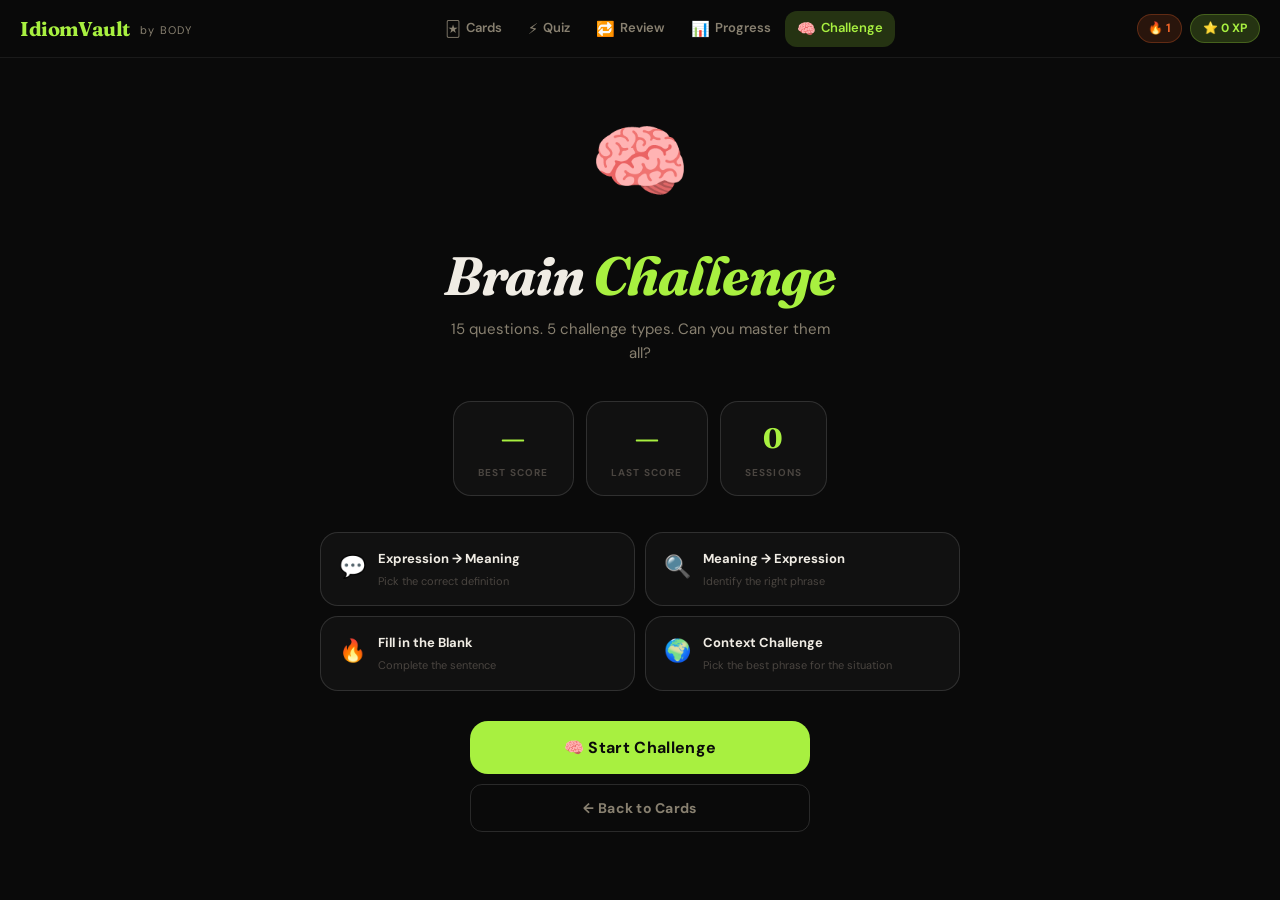
==== challenge.html @ c34b8460 "Add files via upload" ====
<!DOCTYPE html>
<html lang="en">
<head>
<meta charset="UTF-8">
<meta name="viewport" content="width=device-width, initial-scale=1.0">
<title>IdiomVault — Brain Challenge</title>
<link rel="stylesheet" href="style.css">
<style>
/* ═══════════════════════════════════════════════════════════════
   CHALLENGE MODE — Extra styles layered on top of style.css
═══════════════════════════════════════════════════════════════ */

/* ── START SCREEN ─────────────────────────────────────────── */
.ch-start {
  text-align: center;
  padding: 40px 0 60px;
}
.ch-start-icon {
  font-size: 80px;
  margin-bottom: 20px;
  animation: floatIcon 3s ease-in-out infinite;
}
@keyframes floatIcon {
  0%,100% { transform: translateY(0); }
  50%      { transform: translateY(-10px); }
}
.ch-start-title {
  font-family: var(--font-display);
  font-size: clamp(32px, 7vw, 54px);
  font-weight: 700;
  font-style: italic;
  letter-spacing: -0.02em;
  line-height: 1.1;
  margin-bottom: 12px;
}
.ch-start-title em { color: var(--accent); }
.ch-start-sub {
  font-size: 15px;
  color: var(--tx-2);
  margin-bottom: 36px;
  max-width: 400px;
  margin-left: auto;
  margin-right: auto;
}

/* Scores strip on start screen */
.ch-scores {
  display: flex;
  gap: 12px;
  justify-content: center;
  margin-bottom: 36px;
  flex-wrap: wrap;
}
.ch-score-pill {
  background: var(--bg-card);
  border: 1px solid var(--border-md);
  border-radius: var(--r-lg);
  padding: 14px 24px;
  text-align: center;
}
.ch-score-pill-val {
  font-family: var(--font-display);
  font-size: 28px;
  font-weight: 700;
  color: var(--accent);
}
.ch-score-pill-lbl {
  font-size: 10px;
  font-weight: 700;
  letter-spacing: 0.12em;
  text-transform: uppercase;
  color: var(--tx-3);
  margin-top: 4px;
}

/* Mode pills on start screen */
.ch-modes {
  display: grid;
  grid-template-columns: 1fr 1fr;
  gap: 10px;
  margin-bottom: 30px;
  text-align: left;
}
.ch-mode-card {
  background: var(--bg-card);
  border: 1px solid var(--border-md);
  border-radius: var(--r-lg);
  padding: 16px 18px;
  display: flex;
  gap: 12px;
  align-items: flex-start;
}
.ch-mode-icon { font-size: 22px; flex-shrink: 0; }
.ch-mode-name { font-size: 13px; font-weight: 700; margin-bottom: 3px; }
.ch-mode-desc { font-size: 11px; color: var(--tx-3); line-height: 1.5; }

/* ── CHALLENGE HEADER (during session) ────────────────────── */
.ch-header {
  display: grid;
  grid-template-columns: 1fr auto 1fr;
  align-items: center;
  gap: 12px;
  margin-bottom: 20px;
  padding: 14px 18px;
  background: var(--bg-card);
  border: 1px solid var(--border-md);
  border-radius: var(--r-lg);
}
.ch-hdr-stat { text-align: center; }
.ch-hdr-stat-val {
  font-family: var(--font-display);
  font-size: 22px;
  font-weight: 700;
  color: var(--accent);
  line-height: 1;
}
.ch-hdr-stat-lbl {
  font-size: 10px;
  font-weight: 700;
  letter-spacing: 0.1em;
  text-transform: uppercase;
  color: var(--tx-3);
  margin-top: 3px;
}
.ch-hdr-center { text-align: center; }
.ch-q-counter {
  font-size: 12px;
  color: var(--tx-2);
  font-weight: 600;
}
.ch-timer {
  font-family: var(--font-display);
  font-size: 28px;
  font-weight: 700;
  color: var(--tx);
  transition: color 0.3s;
}
.ch-timer.urgent { color: var(--wrong); animation: timerPulse 0.5s ease infinite alternate; }
@keyframes timerPulse { from { opacity: 1; } to { opacity: 0.5; } }

/* ── QUESTION TYPE BADGE ──────────────────────────────────── */
.ch-q-type {
  display: inline-flex;
  align-items: center;
  gap: 6px;
  font-size: 10px;
  font-weight: 700;
  letter-spacing: 0.12em;
  text-transform: uppercase;
  padding: 4px 12px;
  border-radius: 999px;
  border: 1px solid var(--border-md);
  color: var(--tx-3);
  margin-bottom: 14px;
}

/* ── QUESTION CARD ────────────────────────────────────────── */
.ch-question-card {
  background: var(--bg-card);
  border: 1px solid var(--border-md);
  border-radius: var(--r-xl);
  overflow: hidden;
  margin-bottom: 18px;
  transition: border-color 0.2s;
}
.ch-q-bar { height: 4px; }
.ch-q-inner { padding: 28px 30px; }
.ch-q-label {
  font-size: 11px;
  font-weight: 700;
  letter-spacing: 0.14em;
  text-transform: uppercase;
  color: var(--tx-3);
  margin-bottom: 12px;
}
.ch-q-text {
  font-family: var(--font-display);
  font-size: clamp(20px, 4.5vw, 34px);
  font-weight: 700;
  font-style: italic;
  line-height: 1.25;
  color: var(--tx);
  letter-spacing: -0.01em;
}
.ch-q-text .blank {
  display: inline-block;
  border-bottom: 3px solid var(--accent);
  min-width: 120px;
  text-align: center;
  color: var(--accent);
  letter-spacing: 0.1em;
  font-style: normal;
  font-size: 0.8em;
  vertical-align: middle;
  padding: 0 8px;
}

/* Context situation box */
.ch-situation {
  background: var(--bg-card-2);
  border-left: 3px solid var(--warn);
  border-radius: 0 var(--r-sm) var(--r-sm) 0;
  padding: 14px 18px;
  margin-top: 12px;
  font-size: 15px;
  color: var(--tx);
  line-height: 1.6;
  font-style: italic;
}
.ch-situation::before {
  content: '📍 Situation: ';
  font-style: normal;
  font-weight: 700;
  color: var(--warn);
  font-size: 11px;
  letter-spacing: 0.1em;
  text-transform: uppercase;
  display: block;
  margin-bottom: 6px;
}

/* ── OPTIONS GRID ─────────────────────────────────────────── */
.ch-options {
  display: grid;
  grid-template-columns: 1fr 1fr;
  gap: 10px;
  margin-bottom: 16px;
}
.ch-opt {
  background: var(--bg-card);
  border: 1.5px solid var(--border-md);
  border-radius: var(--r-lg);
  padding: 16px;
  font-size: clamp(12px, 2.5vw, 14px);
  line-height: 1.45;
  color: var(--tx);
  font-weight: 500;
  text-align: left;
  transition: all 0.15s var(--ease);
  cursor: pointer;
  font-family: var(--font-body);
  position: relative;
  overflow: hidden;
}
.ch-opt::before {
  content: attr(data-letter);
  position: absolute;
  top: 8px;
  right: 10px;
  font-size: 10px;
  font-weight: 800;
  letter-spacing: 0.1em;
  color: var(--tx-3);
  transition: color 0.15s;
}
.ch-opt:hover:not(:disabled) {
  border-color: var(--accent);
  background: var(--accent-glow);
  color: var(--tx);
}
.ch-opt:hover:not(:disabled)::before { color: var(--accent); }
.ch-opt.correct {
  border-color: var(--correct) !important;
  background: var(--correct-dim) !important;
  color: var(--correct) !important;
}
.ch-opt.correct::before { color: var(--correct); }
.ch-opt.wrong {
  border-color: var(--wrong) !important;
  background: var(--wrong-dim) !important;
  color: var(--wrong) !important;
}
.ch-opt.wrong::before { color: var(--wrong); }
.ch-opt:disabled { cursor: default; }

/* ── FEEDBACK PANEL ───────────────────────────────────────── */
.ch-feedback {
  background: var(--bg-card-2);
  border-radius: var(--r-lg);
  padding: 18px 22px;
  margin-bottom: 16px;
  display: none;
  animation: fadeUp 0.25s var(--ease);
}
.ch-feedback.show { display: block; }
.ch-fb-result { font-size: 20px; font-weight: 800; margin-bottom: 6px; }
.ch-fb-result.ok  { color: var(--correct); }
.ch-fb-result.bad { color: var(--wrong); }
.ch-fb-answer { font-size: 14px; color: var(--tx-2); line-height: 1.55; }
.ch-fb-answer strong { color: var(--tx); }

/* Streak badge that appears inline */
.streak-burst {
  display: inline-flex;
  align-items: center;
  gap: 5px;
  background: rgba(240,100,40,0.2);
  border: 1px solid rgba(240,100,40,0.4);
  border-radius: 999px;
  padding: 3px 10px;
  font-size: 12px;
  font-weight: 700;
  color: #f06428;
  margin-left: 10px;
}

/* ── SPEED ROUND OVERLAY ──────────────────────────────────── */
.speed-banner {
  display: none;
  align-items: center;
  justify-content: center;
  gap: 14px;
  background: linear-gradient(135deg, rgba(240,168,64,0.18), rgba(240,100,40,0.12));
  border: 1px solid rgba(240,168,64,0.35);
  border-radius: var(--r-lg);
  padding: 16px 22px;
  margin-bottom: 16px;
  animation: fadeUp 0.3s var(--ease);
}
.speed-banner.active { display: flex; }
.speed-banner-icon { font-size: 28px; }
.speed-banner-text { font-weight: 700; font-size: 15px; color: var(--warn); }
.speed-countdown {
  font-family: var(--font-display);
  font-size: 32px;
  font-weight: 700;
  color: var(--warn);
  min-width: 48px;
  text-align: center;
  line-height: 1;
}
.speed-countdown.low { color: var(--wrong); animation: timerPulse 0.4s ease infinite alternate; }

/* ── ROUND INTRO OVERLAY ──────────────────────────────────── */
.ch-intro {
  position: fixed;
  inset: 0;
  z-index: 500;
  background: rgba(10,10,10,0.92);
  display: flex;
  align-items: center;
  justify-content: center;
  flex-direction: column;
  gap: 14px;
  animation: fadeIn 0.25s ease;
  display: none;
}
.ch-intro.show { display: flex; }
@keyframes fadeIn { from { opacity: 0; } to { opacity: 1; } }
.ch-intro-icon { font-size: 72px; animation: popIn 0.4s cubic-bezier(0.34,1.56,0.64,1); }
.ch-intro-title {
  font-family: var(--font-display);
  font-size: clamp(28px, 7vw, 52px);
  font-weight: 700;
  font-style: italic;
  color: var(--warn);
  letter-spacing: -0.02em;
}
.ch-intro-sub { font-size: 15px; color: var(--tx-2); }
.ch-intro-countdown {
  font-family: var(--font-display);
  font-size: 80px;
  font-weight: 700;
  color: var(--accent);
  animation: countScale 1s ease-in-out infinite;
}
@keyframes countScale {
  0%  { transform: scale(1.2); opacity: 0; }
  30% { transform: scale(1);   opacity: 1; }
  80% { transform: scale(1);   opacity: 1; }
  100%{ transform: scale(0.8); opacity: 0; }
}

/* ── END SCREEN ───────────────────────────────────────────── */
.ch-end {
  text-align: center;
  padding: 48px 20px 60px;
  display: none;
}
.ch-end.show { display: block; }
.ch-end-emoji { font-size: 80px; margin-bottom: 16px; animation: popIn 0.5s cubic-bezier(0.34,1.56,0.64,1); }
.ch-end-title {
  font-family: var(--font-display);
  font-size: clamp(30px, 7vw, 52px);
  font-weight: 700;
  font-style: italic;
  margin-bottom: 8px;
}
.ch-end-subtitle { font-size: 16px; color: var(--tx-2); margin-bottom: 32px; }
.ch-end-grid {
  display: grid;
  grid-template-columns: repeat(3,1fr);
  gap: 10px;
  margin-bottom: 32px;
}
.ch-end-stat {
  background: var(--bg-card);
  border: 1px solid var(--border-md);
  border-radius: var(--r-lg);
  padding: 16px 12px;
}
.ch-end-stat-val {
  font-family: var(--font-display);
  font-size: 28px;
  font-weight: 700;
  color: var(--accent);
}
.ch-end-stat-lbl {
  font-size: 10px;
  font-weight: 700;
  letter-spacing: 0.1em;
  text-transform: uppercase;
  color: var(--tx-3);
  margin-top: 4px;
}
.ch-end-best {
  display: inline-flex;
  align-items: center;
  gap: 8px;
  background: rgba(168,240,64,0.1);
  border: 1px solid rgba(168,240,64,0.25);
  border-radius: var(--r-md);
  padding: 10px 20px;
  font-size: 14px;
  color: var(--accent);
  font-weight: 600;
  margin-bottom: 28px;
}
.ch-end-btns {
  display: flex;
  flex-direction: column;
  gap: 10px;
  max-width: 340px;
  margin: 0 auto;
}

/* Score bar colours for final results */
.ch-result-bar {
  height: 8px;
  background: var(--border-md);
  border-radius: 999px;
  overflow: hidden;
  margin: 14px 0;
}
.ch-result-fill {
  height: 100%;
  border-radius: 999px;
  transition: width 1.2s cubic-bezier(0.4,0,0.2,1);
}

/* ── NEXT BTN ─────────────────────────────────────────────── */
#nextBtn {
  display: none;
  margin-bottom: 32px;
}

/* ── QUESTION AREA WRAPPER ────────────────────────────────── */
#challengeArea { display: none; }

/* ── MOBILE ────────────────────────────────────────────────── */
@media (max-width: 520px) {
  .ch-options { grid-template-columns: 1fr; }
  .ch-modes { grid-template-columns: 1fr; }
  .ch-end-grid { grid-template-columns: repeat(3,1fr); gap: 6px; }
  .ch-end-stat-val { font-size: 22px; }
  .ch-header { padding: 12px 14px; }
  .ch-q-inner { padding: 20px; }
  .speed-banner { flex-wrap: wrap; gap: 8px; }
}
</style>
</head>
<body>

<!-- ═══ NAVIGATION ═══ -->
<nav class="nav">
  <div class="nav-logo">IdiomVault <span>by BODY</span></div>
  <div class="nav-links">
    <a href="index.html"    class="nav-link"><span class="nl-icon">🃏</span><span class="nl-text">Cards</span></a>
    <a href="quiz.html"     class="nav-link"><span class="nl-icon">⚡</span><span class="nl-text">Quiz</span></a>
    <a href="review.html"   class="nav-link"><span class="nl-icon">🔁</span><span class="nl-text">Review</span></a>
    <a href="progress.html" class="nav-link"><span class="nl-icon">📊</span><span class="nl-text">Progress</span></a>
    <a href="challenge.html" class="nav-link active"><span class="nl-icon">🧠</span><span class="nl-text">Challenge</span></a>
  </div>
  <div class="nav-xp">
    <div class="streak-pill" id="navStreak">🔥 0</div>
    <div class="xp-pill" id="navXP">⭐ 0 XP</div>
  </div>
</nav>

<!-- ═══ XP POP ═══ -->
<div class="xp-pop" id="xpPop">+10 XP</div>

<!-- ═══ TOAST ═══ -->
<div class="toast" id="toast"></div>

<!-- ═══ SPEED ROUND INTRO OVERLAY ═══ -->
<div class="ch-intro" id="speedIntro">
  <div class="ch-intro-icon">⚡</div>
  <div class="ch-intro-title">Speed Round!</div>
  <div class="ch-intro-sub">30 seconds — answer as fast as you can</div>
  <div class="ch-intro-countdown" id="introCountdown">3</div>
</div>

<!-- ═══ PAGE ═══ -->
<div class="page">
  <div class="container">

    <!-- ── START SCREEN ── -->
    <div id="startScreen">
      <div class="ch-start">
        <div class="ch-start-icon">🧠</div>
        <h1 class="ch-start-title">Brain <em>Challenge</em></h1>
        <p class="ch-start-sub">15 questions. 5 challenge types. Can you master them all?</p>

        <!-- Personal bests -->
        <div class="ch-scores">
          <div class="ch-score-pill">
            <div class="ch-score-pill-val" id="startBest">—</div>
            <div class="ch-score-pill-lbl">Best Score</div>
          </div>
          <div class="ch-score-pill">
            <div class="ch-score-pill-val" id="startLast">—</div>
            <div class="ch-score-pill-lbl">Last Score</div>
          </div>
          <div class="ch-score-pill">
            <div class="ch-score-pill-val" id="startPlayed">0</div>
            <div class="ch-score-pill-lbl">Sessions</div>
          </div>
        </div>

        <!-- What's inside -->
        <div class="ch-modes">
          <div class="ch-mode-card">
            <div class="ch-mode-icon">💬</div>
            <div>
              <div class="ch-mode-name">Expression → Meaning</div>
              <div class="ch-mode-desc">Pick the correct definition</div>
            </div>
          </div>
          <div class="ch-mode-card">
            <div class="ch-mode-icon">🔍</div>
            <div>
              <div class="ch-mode-name">Meaning → Expression</div>
              <div class="ch-mode-desc">Identify the right phrase</div>
            </div>
          </div>
          <div class="ch-mode-card">
            <div class="ch-mode-icon">🔥</div>
            <div>
              <div class="ch-mode-name">Fill in the Blank</div>
              <div class="ch-mode-desc">Complete the sentence</div>
            </div>
          </div>
          <div class="ch-mode-card">
            <div class="ch-mode-icon">🌍</div>
            <div>
              <div class="ch-mode-name">Context Challenge</div>
              <div class="ch-mode-desc">Pick the best phrase for the situation</div>
            </div>
          </div>
        </div>

        <div style="display:flex;flex-direction:column;gap:10px;max-width:340px;margin:0 auto;">
          <button class="btn btn-primary btn-full btn-lg" onclick="startChallenge()">
            🧠 Start Challenge
          </button>
          <a href="index.html" class="btn btn-ghost btn-full">← Back to Cards</a>
        </div>
      </div>
    </div>

    <!-- ── CHALLENGE SESSION ── -->
    <div id="challengeArea">

      <!-- Page hero (compact) -->
      <div class="page-hero" style="padding:28px 0 20px;">
        <h1 class="page-hero-title"><em>Brain</em> Challenge</h1>
      </div>

      <!-- Stats header -->
      <div class="ch-header">
        <div class="ch-hdr-stat" style="text-align:left;">
          <div class="ch-hdr-stat-val" id="hdrScore">0</div>
          <div class="ch-hdr-stat-lbl">Score</div>
        </div>
        <div class="ch-hdr-center">
          <div class="ch-q-counter" id="hdrQ">Question 1 / 15</div>
          <div class="ch-timer" id="hdrTimer">0:00</div>
        </div>
        <div class="ch-hdr-stat" style="text-align:right;">
          <div class="ch-hdr-stat-val" id="hdrStreak" style="color:#f06428;">0 🔥</div>
          <div class="ch-hdr-stat-lbl">Streak</div>
        </div>
      </div>

      <!-- Progress bar -->
      <div class="progress-track" style="margin-bottom:20px;">
        <div class="progress-fill" id="challengeProgressFill" style="width:6.67%"></div>
      </div>

      <!-- Speed Round Banner -->
      <div class="speed-banner" id="speedBanner">
        <div class="speed-banner-icon">⚡</div>
        <div class="speed-banner-text">SPEED ROUND</div>
        <div class="speed-countdown" id="speedCountdown">30</div>
      </div>

      <!-- Question type badge -->
      <div style="margin-bottom:4px;">
        <span class="ch-q-type" id="qTypeBadge">💬 Expression → Meaning</span>
      </div>

      <!-- Question card -->
      <div class="ch-question-card anim-popin" id="questionCard">
        <div class="ch-q-bar" id="qBar"></div>
        <div class="ch-q-inner">
          <div class="ch-q-label" id="qLabel">WHAT DOES THIS MEAN?</div>
          <div class="ch-q-text" id="qText">Loading…</div>
          <!-- Context situation (only for context type) -->
          <div class="ch-situation" id="qSituation" style="display:none;"></div>
        </div>
      </div>

      <!-- Options -->
      <div class="ch-options" id="chOptions"></div>

      <!-- Feedback -->
      <div class="ch-feedback" id="chFeedback">
        <div class="ch-fb-result" id="fbResult"></div>
        <div class="ch-fb-answer" id="fbAnswer"></div>
      </div>

      <!-- Next button -->
      <button class="btn btn-primary btn-full btn-lg" id="nextBtn" onclick="nextQuestion()">
        Next →
      </button>

    </div>

    <!-- ── END SCREEN ── -->
    <div class="ch-end" id="endScreen">
      <div class="ch-end-emoji" id="endEmoji">🎉</div>
      <h2 class="ch-end-title" id="endTitle">Outstanding!</h2>
      <p class="ch-end-subtitle" id="endSubtitle">You answered 15 questions</p>

      <div class="ch-end-grid">
        <div class="ch-end-stat">
          <div class="ch-end-stat-val" id="endScore">0</div>
          <div class="ch-end-stat-lbl">Score</div>
        </div>
        <div class="ch-end-stat">
          <div class="ch-end-stat-val" id="endAccuracy">0%</div>
          <div class="ch-end-stat-lbl">Accuracy</div>
        </div>
        <div class="ch-end-stat">
          <div class="ch-end-stat-val" id="endTime">0:00</div>
          <div class="ch-end-stat-lbl">Time</div>
        </div>
      </div>

      <!-- Accuracy bar -->
      <div class="ch-result-bar">
        <div class="ch-result-fill" id="endAccBar" style="width:0%;background:linear-gradient(90deg,#60e030,var(--accent));"></div>
      </div>

      <div class="ch-end-best" id="endBestBadge" style="display:none;">
        🏆 New Best Score!
      </div>

      <div class="ch-end-btns">
        <button class="btn btn-primary btn-full btn-lg" onclick="startChallenge()">🔄 Play Again</button>
        <a href="progress.html" class="btn btn-ghost btn-full btn-lg">📊 View Progress</a>
        <a href="index.html" class="btn btn-ghost btn-full">← Back to Cards</a>
      </div>
    </div>

  </div>
</div>

<script src="data.js"></script>
<script>
/* ════════════════════════════════════════════════════════════
   CHALLENGE MODE — Brain Challenge Engine
   IdiomVault by BODY
════════════════════════════════════════════════════════════ */

/* ── CONFIG ──────────────────────────────────────────────── */
const TOTAL_Q        = 15;
const OPTS_COUNT     = 4;
const SPEED_DURATION = 30;    // seconds for speed round
const AUTO_ADVANCE   = 1300;  // ms before auto-advancing after answer
const SPEED_AUTO_ADV = 600;   // ms auto-advance during speed round

/* Speed round positions (1-indexed question numbers that trigger speed round).
   We pick 1-2 positions randomly. Keep them away from q1 and last q. */
const SPEED_TRIGGERS = [5, 6, 9, 10, 11]; // pool to pick from

/* ── QUESTION TYPE LABELS ────────────────────────────────── */
const Q_TYPES = ['expr-meaning', 'meaning-expr', 'fill-blank', 'context'];
const Q_TYPE_LABELS = {
  'expr-meaning': '💬 Expression → Meaning',
  'meaning-expr': '🔍 Meaning → Expression',
  'fill-blank':   '🔥 Fill in the Blank',
  'context':      '🌍 Context Challenge',
};
const Q_TYPE_LABELS_DISPLAY = {
  'expr-meaning': 'WHAT DOES THIS MEAN?',
  'meaning-expr': 'WHICH EXPRESSION FITS THIS MEANING?',
  'fill-blank':   'COMPLETE THE SENTENCE',
  'context':      'WHICH EXPRESSION FITS THIS SITUATION?',
};

/* ── STATE ───────────────────────────────────────────────── */
let appState;
let questions       = [];
let qIdx            = 0;
let answered        = false;
let sessionScore    = 0;
let sessionCorrect  = 0;
let sessionStreak   = 0;
let xpEarned        = 0;
let sessionStart    = 0;     // Date.now()
let sessionTimer    = null;  // interval for header clock
let speedActive     = false;
let speedTimer      = null;
let speedSecondsLeft= 0;
let speedTriggers   = [];    // question indices that trigger speed round
let isSpeedQ        = false; // is current question inside speed round?

/* ── STORAGE KEYS ────────────────────────────────────────── */
const CH_KEYS = {
  best:    'ch_best',
  last:    'ch_last',
  played:  'ch_played',
};

/* ── INIT ─────────────────────────────────────────────────── */
(function init() {
  appState = getState();
  appState = updateStreak(appState);
  saveState(appState);
  renderNav();
  renderStartScreen();
  document.getElementById('startScreen').style.display = 'block';
  document.getElementById('challengeArea').style.display = 'none';
  document.getElementById('endScreen').classList.remove('show');
})();

/* ── RENDER START SCREEN ─────────────────────────────────── */
function renderStartScreen() {
  const best   = localStorage.getItem(CH_KEYS.best);
  const last   = localStorage.getItem(CH_KEYS.last);
  const played = parseInt(localStorage.getItem(CH_KEYS.played) || '0', 10);
  document.getElementById('startBest').textContent   = best   ? best   : '—';
  document.getElementById('startLast').textContent   = last   ? last   : '—';
  document.getElementById('startPlayed').textContent = played;
}

/* ── BUILD QUESTION SET ──────────────────────────────────── */
function buildQuestions() {
  // Shuffle data, pick TOTAL_Q unique entries
  const pool = shuffle(DATA).slice(0, TOTAL_Q);

  // Assign question types — ensure good distribution
  // Minimum: 2 of each of the 4 types, then fill randomly
  const typePool = [];
  Q_TYPES.forEach(t => typePool.push(t, t)); // 2 each = 8
  while (typePool.length < TOTAL_Q) typePool.push(Q_TYPES[Math.floor(Math.random() * Q_TYPES.length)]);
  const shuffledTypes = shuffle(typePool).slice(0, TOTAL_Q);

  return pool.map((entry, i) => ({
    entry,
    qtype: shuffledTypes[i],
    idx:   i,
  }));
}

/* ── DECIDE SPEED ROUND TRIGGERS ─────────────────────────── */
function buildSpeedTriggers() {
  // Pick 1 or 2 question indices (0-based) from middle of session
  const eligible = [4, 5, 6, 8, 9, 10]; // avoid first 4 and last 3
  const count    = Math.random() < 0.4 ? 2 : 1; // 40% chance of 2 speed rounds
  const chosen   = shuffle(eligible).slice(0, count);
  return chosen;
}

/* ── START CHALLENGE ─────────────────────────────────────── */
function startChallenge() {
  // Reset session
  questions      = buildQuestions();
  speedTriggers  = buildSpeedTriggers();
  qIdx           = 0;
  answered       = false;
  sessionScore   = 0;
  sessionCorrect = 0;
  sessionStreak  = 0;
  xpEarned       = 0;
  sessionStart   = Date.now();
  speedActive    = false;
  isSpeedQ       = false;
  clearInterval(speedTimer);
  clearInterval(sessionTimer);

  // Show challenge area
  document.getElementById('startScreen').style.display = 'none';
  document.getElementById('challengeArea').style.display = 'block';
  document.getElementById('endScreen').classList.remove('show');
  document.getElementById('speedBanner').classList.remove('active');

  // Start session clock
  sessionTimer = setInterval(tickTimer, 1000);

  renderQuestion();
}

/* ── SESSION CLOCK ───────────────────────────────────────── */
function tickTimer() {
  const elapsed = Math.floor((Date.now() - sessionStart) / 1000);
  document.getElementById('hdrTimer').textContent = formatTime(elapsed);
}
function formatTime(s) {
  const m = Math.floor(s / 60);
  const sec = s % 60;
  return m + ':' + String(sec).padStart(2, '0');
}

/* ── RENDER QUESTION ─────────────────────────────────────── */
function renderQuestion() {
  answered = false;
  document.getElementById('chFeedback').classList.remove('show');
  document.getElementById('nextBtn').style.display = 'none';

  // Check if this q starts a speed round
  if (speedTriggers.includes(qIdx) && !speedActive) {
    triggerSpeedRound();
    return; // triggerSpeedRound calls back renderQuestion after countdown
  }

  const { entry, qtype } = questions[qIdx];
  const col = typeColor(entry.type);

  // Update header
  document.getElementById('hdrQ').textContent = `Question ${qIdx + 1} / ${TOTAL_Q}`;
  document.getElementById('hdrScore').textContent = sessionScore;
  document.getElementById('hdrStreak').textContent = sessionStreak + ' 🔥';

  // Progress fill
  document.getElementById('challengeProgressFill').style.width =
    Math.round(((qIdx + 1) / TOTAL_Q) * 100) + '%';

  // Type badge
  document.getElementById('qTypeBadge').textContent = Q_TYPE_LABELS[qtype] || qtype;

  // Question card bar colour
  document.getElementById('qBar').style.background = col;

  // Build question content
  buildQuestionContent(entry, qtype, col);

  // Animate card in
  const card = document.getElementById('questionCard');
  card.classList.remove('anim-popin');
  void card.offsetWidth;
  card.classList.add('anim-popin');
}

/* ── BUILD QUESTION CONTENT ──────────────────────────────── */
function buildQuestionContent(entry, qtype, col) {
  const qLabel    = document.getElementById('qLabel');
  const qText     = document.getElementById('qText');
  const qSituation= document.getElementById('qSituation');
  const chOptions = document.getElementById('chOptions');

  qLabel.textContent = Q_TYPE_LABELS_DISPLAY[qtype] || 'CHOOSE THE CORRECT ANSWER';
  qSituation.style.display = 'none';

  let promptText  = '';
  let opts        = [];
  let correctN    = entry.n;

  if (qtype === 'expr-meaning') {
    // Show expression, pick meaning
    promptText = '"' + entry.expr + '"';
    opts = buildMeaningOptions(entry);

  } else if (qtype === 'meaning-expr') {
    // Show meaning, pick expression
    promptText = entry.meaning;
    opts = buildExpressionOptions(entry);

  } else if (qtype === 'fill-blank') {
    // Replace the expression in the example sentence with a blank
    const blankHtml = buildFillBlank(entry);
    qText.innerHTML = blankHtml;
    opts = buildExpressionOptions(entry);
    renderOptions(opts, entry, qtype);
    return; // already rendered

  } else if (qtype === 'context') {
    // Show a short situation, pick expression
    qText.textContent = 'Which expression best fits?';
    qSituation.style.display = 'block';
    qSituation.textContent   = buildSituation(entry);
    opts = buildExpressionOptions(entry);
    renderOptions(opts, entry, qtype);
    return;
  }

  qText.textContent = promptText;
  renderOptions(opts, entry, qtype);
}

/* Build blank sentence HTML */
function buildFillBlank(entry) {
  const expr = entry.expr;
  const ex   = entry.example;
  // Try to find the expression (case-insensitive) in the example
  const reg  = new RegExp(escapeRegex(expr), 'i');
  if (reg.test(ex)) {
    const replaced = ex.replace(reg, `<span class="blank">______</span>`);
    return replaced;
  }
  // Fallback: show generic sentence with blank
  return `He finally decided to <span class="blank">______</span> and move on.`;
}

/* Build a context situation from the entry */
function buildSituation(entry) {
  // Use the example, but hide the expression itself
  const expr = entry.expr;
  const ex   = entry.example;
  const reg  = new RegExp(escapeRegex(expr), 'i');
  if (reg.test(ex)) {
    // Show a paraphrased scenario using the example minus the expression
    // Strip the idiom from the example to give a 'situation'
    const stripped = ex.replace(reg, '…').trim();
    return stripped;
  }
  return ex; // fallback
}

function escapeRegex(str) {
  return str.replace(/[.*+?^${}()|[\]\\]/g, '\\$&');
}

/* ── BUILD OPTIONS ───────────────────────────────────────── */
function buildMeaningOptions(correct) {
  // 3 distractor meanings from different entries
  const distractors = shuffle(DATA.filter(d => d.n !== correct.n)).slice(0, OPTS_COUNT - 1);
  const all = shuffle([
    { n: correct.n, text: correct.meaning, isCorrect: true },
    ...distractors.map(d => ({ n: d.n, text: d.meaning, isCorrect: false })),
  ]);
  return all;
}

function buildExpressionOptions(correct) {
  // 3 distractor expressions
  const distractors = shuffle(DATA.filter(d => d.n !== correct.n && d.type === correct.type))
    .slice(0, OPTS_COUNT - 1);
  // Fallback if not enough same-type
  const extra = shuffle(DATA.filter(d => d.n !== correct.n))
    .filter(d => !distractors.find(x => x.n === d.n));
  while (distractors.length < OPTS_COUNT - 1) distractors.push(extra.shift());

  const all = shuffle([
    { n: correct.n, text: correct.expr, isCorrect: true },
    ...distractors.slice(0, OPTS_COUNT - 1).map(d => ({ n: d.n, text: d.expr, isCorrect: false })),
  ]);
  return all;
}

/* ── RENDER OPTIONS ──────────────────────────────────────── */
const LETTERS = ['A', 'B', 'C', 'D'];
function renderOptions(opts, entry, qtype) {
  const container = document.getElementById('chOptions');
  container.innerHTML = '';
  opts.forEach((opt, i) => {
    const btn = document.createElement('button');
    btn.className = 'ch-opt';
    btn.setAttribute('data-letter', LETTERS[i]);
    btn.textContent = opt.text;
    btn.addEventListener('click', () => handleAnswer(opt.isCorrect, btn, entry, opts));
    container.appendChild(btn);
  });
}

/* ── HANDLE ANSWER ───────────────────────────────────────── */
function handleAnswer(isCorrect, clickedBtn, entry, opts) {
  if (answered) return;
  answered = true;

  // Disable all buttons + highlight correct
  document.querySelectorAll('.ch-opt').forEach(btn => {
    btn.disabled = true;
  });
  // Highlight correct answer
  const allBtns = document.querySelectorAll('.ch-opt');
  allBtns.forEach((btn, i) => {
    if (opts[i] && opts[i].isCorrect) btn.classList.add('correct');
  });
  if (!isCorrect) clickedBtn.classList.add('wrong');

  const fb  = document.getElementById('chFeedback');
  const res = document.getElementById('fbResult');
  const ans = document.getElementById('fbAnswer');
  fb.classList.add('show');

  if (isCorrect) {
    sessionCorrect++;
    sessionStreak++;
    let xpGain = 10;
    // Bonus XP every 3 in a row
    if (sessionStreak % 3 === 0 && sessionStreak > 0) {
      xpGain += 5;
      showXpPop('+15 XP 🔥');
    } else {
      showXpPop('+10 XP');
    }
    sessionScore  += xpGain;
    xpEarned      += xpGain;
    appState.xp   += xpGain;

    res.className = 'ch-fb-result ok';
    res.innerHTML = '✓ Correct!' + (sessionStreak >= 3 ? `<span class="streak-burst">🔥 ${sessionStreak} streak</span>` : '');
    ans.innerHTML = `<strong>"${entry.expr}"</strong> — ${entry.meaning}`;

    appState.learned.add(entry.n);
    appState.difficult.delete(entry.n);

  } else {
    sessionStreak = 0;
    res.className = 'ch-fb-result bad';
    res.textContent = '✗ Not quite…';
    ans.innerHTML = `Correct: <strong>"${entry.expr}"</strong> — ${entry.meaning}`;

    appState.difficult.add(entry.n);
  }

  saveState(appState);
  renderNav();
  document.getElementById('hdrScore').textContent = sessionScore;
  document.getElementById('hdrStreak').textContent = sessionStreak + ' 🔥';

  // Auto advance
  const delay = speedActive ? SPEED_AUTO_ADV : AUTO_ADVANCE;
  const nextBtn = document.getElementById('nextBtn');
  nextBtn.style.display = 'flex';
  setTimeout(() => {
    if (answered) nextQuestion(); // only if user hasn't clicked manually
  }, delay);
}

/* ── NEXT QUESTION ───────────────────────────────────────── */
function nextQuestion() {
  qIdx++;
  if (qIdx >= TOTAL_Q) {
    endSession();
    return;
  }
  renderQuestion();
}

/* ── SPEED ROUND ─────────────────────────────────────────── */
function triggerSpeedRound() {
  // Show intro overlay with countdown
  const intro = document.getElementById('speedIntro');
  intro.classList.add('show');
  let countdown = 3;
  document.getElementById('introCountdown').textContent = countdown;

  const countInterval = setInterval(() => {
    countdown--;
    if (countdown <= 0) {
      clearInterval(countInterval);
      intro.classList.remove('show');
      startSpeedRound();
    } else {
      document.getElementById('introCountdown').textContent = countdown;
    }
  }, 1000);
}

function startSpeedRound() {
  speedActive     = true;
  speedSecondsLeft= SPEED_DURATION;
  document.getElementById('speedBanner').classList.add('active');
  updateSpeedCountdown();

  speedTimer = setInterval(() => {
    speedSecondsLeft--;
    updateSpeedCountdown();
    if (speedSecondsLeft <= 0) {
      endSpeedRound();
    }
  }, 1000);

  renderQuestion();
}

function updateSpeedCountdown() {
  const el = document.getElementById('speedCountdown');
  el.textContent = speedSecondsLeft;
  el.className   = 'speed-countdown' + (speedSecondsLeft <= 10 ? ' low' : '');
}

function endSpeedRound() {
  clearInterval(speedTimer);
  speedActive = false;
  document.getElementById('speedBanner').classList.remove('active');
  showToast('⚡ Speed Round Over!');
  // Continue session if questions remain
  if (qIdx < TOTAL_Q) {
    nextQuestion();
  } else {
    endSession();
  }
}

/* ── END SESSION ─────────────────────────────────────────── */
function endSession() {
  clearInterval(sessionTimer);
  clearInterval(speedTimer);
  speedActive = false;
  document.getElementById('speedBanner').classList.remove('active');

  const elapsed = Math.floor((Date.now() - sessionStart) / 1000);
  const accuracy = TOTAL_Q > 0 ? Math.round((sessionCorrect / TOTAL_Q) * 100) : 0;

  // Save scores
  const prevBest = parseInt(localStorage.getItem(CH_KEYS.best) || '0', 10);
  const isNewBest = sessionScore > prevBest;
  localStorage.setItem(CH_KEYS.last, sessionScore);
  if (isNewBest) localStorage.setItem(CH_KEYS.best, sessionScore);
  const played = parseInt(localStorage.getItem(CH_KEYS.played) || '0', 10) + 1;
  localStorage.setItem(CH_KEYS.played, played);

  // Performance tiers
  let emoji, title, subtitle;
  if (sessionCorrect >= 13) {
    emoji = '🏆'; title = 'Excellent Mastery!';
    subtitle = `${sessionCorrect}/15 correct — you know your idioms!`;
  } else if (sessionCorrect >= 10) {
    emoji = '🎉'; title = 'Great Progress!';
    subtitle = `${sessionCorrect}/15 correct — keep it up!`;
  } else if (sessionCorrect >= 6) {
    emoji = '👍'; title = 'Good Job!';
    subtitle = `${sessionCorrect}/15 correct — practice makes perfect.`;
  } else {
    emoji = '💪'; title = 'Keep Practising!';
    subtitle = `${sessionCorrect}/15 correct — every attempt teaches you more.`;
  }

  document.getElementById('endEmoji').textContent   = emoji;
  document.getElementById('endTitle').textContent   = title;
  document.getElementById('endSubtitle').textContent = subtitle;
  document.getElementById('endScore').textContent   = sessionScore;
  document.getElementById('endAccuracy').textContent = accuracy + '%';
  document.getElementById('endTime').textContent    = formatTime(elapsed);

  // Animate accuracy bar after paint
  setTimeout(() => {
    document.getElementById('endAccBar').style.width = accuracy + '%';
  }, 100);

  // New best badge
  document.getElementById('endBestBadge').style.display = isNewBest ? 'inline-flex' : 'none';

  // Hide challenge area, show end
  document.getElementById('challengeArea').style.display = 'none';
  document.getElementById('endScreen').classList.add('show');

  renderStartScreen(); // update best/last on start screen for next time
}

/* ── RENDER NAV ──────────────────────────────────────────── */
function renderNav() {
  document.getElementById('navStreak').textContent = '🔥 ' + appState.streak;
  document.getElementById('navXP').textContent     = '⭐ ' + appState.xp + ' XP';
}

/* ── TOAST ───────────────────────────────────────────────── */
let toastTimer;
function showToast(msg) {
  const t = document.getElementById('toast');
  t.textContent = msg;
  t.classList.add('show');
  clearTimeout(toastTimer);
  toastTimer = setTimeout(() => t.classList.remove('show'), 2200);
}

/* ── XP POP ──────────────────────────────────────────────── */
function showXpPop(msg) {
  const el = document.getElementById('xpPop');
  el.textContent = msg;
  el.classList.remove('fly');
  void el.offsetWidth;
  el.classList.add('fly');
}

/* ── KEYBOARD ────────────────────────────────────────────── */
document.addEventListener('keydown', e => {
  if ((e.key === 'Enter' || e.key === 'ArrowRight') && answered) {
    e.preventDefault();
    nextQuestion();
  }
  // A/B/C/D keys to pick options
  if (!answered) {
    const map = { 'a': 0, 'b': 1, 'c': 2, 'd': 3 };
    const idx = map[e.key.toLowerCase()];
    if (idx !== undefined) {
      const btns = document.querySelectorAll('.ch-opt');
      if (btns[idx]) btns[idx].click();
    }
  }
});
</script>
</body>
</html>
---- style.css ----
/* ═══════════════════════════════════════════════════════════════
   IdiomVault 3.0 — Design System (Ultra-Premium)
   Aesthetic: Dark editorial with electric-green accents
   Fonts: Fraunces (display) + DM Sans (body)
═══════════════════════════════════════════════════════════════ */

@import url('https://fonts.googleapis.com/css2?family=Fraunces:ital,opsz,wght@0,9..144,400;0,9..144,700;1,9..144,400;1,9..144,700&family=DM+Sans:wght@300;400;500;600;700&display=swap');

/* ── CSS VARIABLES ─────────────────────────────────────────────── */
:root {
  --font-display: 'Fraunces', Georgia, serif;
  --font-body:    'DM Sans', system-ui, sans-serif;

  /* Page */
  --bg:           #0a0a0a;
  --bg-card:      #111111;
  --bg-card-2:    #161616;
  --bg-nav:       rgba(10,10,10,0.92);
  --bg-input:     #1a1a1a;
  --bg-overlay:   rgba(0,0,0,0.85);

  /* Borders */
  --border:       rgba(255,255,255,0.07);
  --border-md:    rgba(255,255,255,0.13);
  --border-hi:    rgba(255,255,255,0.22);

  /* Text */
  --tx:           #f0ece4;
  --tx-2:         #888070;
  --tx-3:         #4a4540;

  /* Accent — electric green */
  --accent:       #a8f040;
  --accent-dim:   rgba(168,240,64,0.18);
  --accent-glow:  rgba(168,240,64,0.08);

  /* Feedback */
  --correct:      #40d090;
  --correct-dim:  rgba(64,208,144,0.15);
  --wrong:        #f04060;
  --wrong-dim:    rgba(240,64,96,0.15);
  --warn:         #f0a840;

  /* Type colours */
  --c-idiom:       #4A8FD9;
  --c-proverb:     #4DC48A;
  --c-slang:       #D96AB0;
  --c-phrasal:     #7ED4F7;

  /* Spacing */
  --r-sm:   6px;
  --r-md:   12px;
  --r-lg:   18px;
  --r-xl:   28px;
  --ease:   cubic-bezier(0.4,0,0.2,1);
  --spring: cubic-bezier(0.34,1.56,0.64,1);
  --dur:    0.2s;
}

/* ── RESET ─────────────────────────────────────────────────────── */
*, *::before, *::after { box-sizing: border-box; margin:0; padding:0; }
html { scroll-behavior: smooth; -webkit-text-size-adjust: 100%; }
body {
  font-family: var(--font-body);
  background: var(--bg);
  color: var(--tx);
  line-height: 1.6;
  min-height: 100vh;
  -webkit-font-smoothing: antialiased;
}
button { font-family: var(--font-body); cursor: pointer; border: none; outline: none; }
input, select { font-family: var(--font-body); outline: none; }
a { color: inherit; text-decoration: none; }

/* ═══════════════════════════════════════════════════════════════
   ── ONBOARDING SCREEN ────────────────────────────────────────
═══════════════════════════════════════════════════════════════ */
#onboardingScreen {
  position: fixed;
  inset: 0;
  z-index: 9999;
  background: var(--bg);
  display: flex;
  align-items: center;
  justify-content: center;
  padding: 24px;
  transition: opacity 0.55s var(--ease);
}
#onboardingScreen.ob-hidden {
  opacity: 0;
  pointer-events: none;
}

.ob-card {
  background: var(--bg-card);
  border: 1px solid var(--border-md);
  border-radius: var(--r-xl);
  padding: 52px 44px;
  max-width: 460px;
  width: 100%;
  text-align: center;
  box-shadow: 0 32px 80px rgba(0,0,0,0.75), 0 0 0 1px var(--border);
  animation: obIn 0.55s var(--spring) both;
}
@keyframes obIn {
  from { opacity: 0; transform: translateY(32px) scale(0.96); }
  to   { opacity: 1; transform: translateY(0) scale(1); }
}

.ob-logo {
  font-family: var(--font-display);
  font-size: clamp(36px, 8vw, 52px);
  font-weight: 700;
  color: var(--accent);
  letter-spacing: -0.03em;
  line-height: 1;
  margin-bottom: 4px;
}
.ob-logo-by {
  font-size: 11px;
  font-family: var(--font-body);
  font-weight: 400;
  color: var(--tx-3);
  letter-spacing: 0.18em;
  text-transform: uppercase;
  margin-bottom: 10px;
  display: block;
}
.ob-tagline {
  font-size: 14px;
  color: var(--tx-3);
  margin-bottom: 40px;
  line-height: 1.5;
}

.ob-field { text-align: left; margin-bottom: 16px; }
.ob-label {
  display: block;
  font-size: 10px;
  font-weight: 700;
  letter-spacing: 0.14em;
  text-transform: uppercase;
  color: var(--tx-3);
  margin-bottom: 8px;
}
.ob-input {
  width: 100%;
  background: var(--bg-input);
  border: 1px solid var(--border-md);
  border-radius: var(--r-md);
  padding: 15px 18px;
  font-size: 16px;
  color: var(--tx);
  transition: border-color 0.25s, box-shadow 0.25s;
}
.ob-input::placeholder { color: var(--tx-3); }
.ob-input:focus {
  border-color: var(--accent);
  box-shadow: 0 0 0 3px rgba(168,240,64,0.12);
}
.ob-input.ob-error { border-color: var(--wrong); }

.ob-submit {
  width: 100%;
  background: var(--accent);
  color: #0a0a0a;
  font-size: 16px;
  font-weight: 800;
  padding: 17px;
  border-radius: var(--r-md);
  letter-spacing: 0.04em;
  margin-top: 8px;
  transition: filter 0.2s, transform 0.15s;
}
.ob-submit:hover { filter: brightness(1.1); transform: translateY(-1px); }
.ob-submit:active { transform: translateY(0); filter: brightness(0.96); }

.ob-skip {
  display: block;
  margin-top: 18px;
  font-size: 12px;
  color: var(--tx-3);
  cursor: pointer;
  transition: color 0.2s;
}
.ob-skip:hover { color: var(--tx-2); }

/* ── TOP NAV ───────────────────────────────────────────────────── */
.nav {
  position: fixed;
  top: 0; left: 0; right: 0;
  height: 58px;
  z-index: 300;
  background: var(--bg-nav);
  border-bottom: 1px solid var(--border);
  backdrop-filter: blur(16px);
  -webkit-backdrop-filter: blur(16px);
  display: flex;
  align-items: center;
  justify-content: space-between;
  padding: 0 20px;
  gap: 8px;
}
.nav-logo {
  font-family: var(--font-display);
  font-size: 20px;
  font-weight: 700;
  color: var(--accent);
  letter-spacing: -0.02em;
  white-space: nowrap;
  flex-shrink: 0;
}
.nav-logo span {
  color: var(--tx-2);
  font-size: 11px;
  font-family: var(--font-body);
  font-weight: 400;
  letter-spacing: 0.12em;
  margin-left: 6px;
  vertical-align: middle;
}
.nav-links {
  display: flex;
  align-items: center;
  gap: 2px;
  flex: 1;
  justify-content: center;
}
.nav-link {
  display: flex;
  align-items: center;
  gap: 5px;
  padding: 6px 12px;
  border-radius: var(--r-md);
  font-size: 13px;
  font-weight: 600;
  color: var(--tx-2);
  transition: color var(--dur) var(--ease), background var(--dur) var(--ease);
  white-space: nowrap;
}
.nav-link:hover { color: var(--tx); background: rgba(255,255,255,0.05); }
.nav-link.active { color: var(--accent); background: var(--accent-dim); }
.nav-link .nl-icon { font-size: 15px; }
.nav-xp {
  display: flex;
  align-items: center;
  gap: 8px;
  flex-shrink: 0;
}
.xp-pill {
  display: flex;
  align-items: center;
  gap: 5px;
  background: var(--accent-dim);
  border: 1px solid rgba(168,240,64,0.25);
  border-radius: 999px;
  padding: 4px 12px;
  font-size: 12px;
  font-weight: 700;
  color: var(--accent);
  white-space: nowrap;
}
.streak-pill {
  display: flex;
  align-items: center;
  gap: 4px;
  background: rgba(240,100,40,0.14);
  border: 1px solid rgba(240,100,40,0.28);
  border-radius: 999px;
  padding: 4px 10px;
  font-size: 12px;
  font-weight: 700;
  color: #f06428;
  white-space: nowrap;
}
/* User greeting pill in nav */
.nav-user-badge {
  display: flex;
  align-items: center;
  gap: 6px;
  font-size: 12px;
  font-weight: 600;
  color: var(--tx-2);
  white-space: nowrap;
  overflow: hidden;
  max-width: 110px;
}
.nav-user-badge span { overflow: hidden; text-overflow: ellipsis; }

/* ── PAGE WRAPPER ──────────────────────────────────────────────── */
.page { padding-top: 58px; min-height: 100vh; }
.container { max-width: 680px; margin: 0 auto; padding: 0 20px; }

/* ── PAGE HERO ─────────────────────────────────────────────────── */
.page-hero { padding: 40px 0 28px; text-align: center; }
.page-hero-title {
  font-family: var(--font-display);
  font-size: clamp(28px, 6vw, 48px);
  font-weight: 700;
  line-height: 1.1;
  letter-spacing: -0.02em;
  margin-bottom: 8px;
}
.page-hero-title em { font-style: italic; color: var(--accent); }
.page-hero-sub { font-size: 15px; color: var(--tx-2); font-weight: 400; }

/* ── STAT STRIP ────────────────────────────────────────────────── */
.stat-strip {
  display: flex;
  justify-content: center;
  gap: 0;
  border: 1px solid var(--border-md);
  border-radius: var(--r-lg);
  overflow: hidden;
  margin: 0 0 28px;
}
.stat-item { flex: 1; padding: 14px 12px; text-align: center; border-right: 1px solid var(--border); }
.stat-item:last-child { border-right: none; }
.stat-val {
  font-family: var(--font-display);
  font-size: 26px;
  font-weight: 700;
  color: var(--accent);
  line-height: 1;
  display: block;
}
.stat-lbl {
  font-size: 10px;
  font-weight: 600;
  letter-spacing: 0.1em;
  text-transform: uppercase;
  color: var(--tx-3);
  margin-top: 4px;
  display: block;
}

/* ── TYPE BADGE ────────────────────────────────────────────────── */
.type-badge {
  display: inline-block;
  font-size: 9px;
  font-weight: 700;
  letter-spacing: 0.12em;
  text-transform: uppercase;
  padding: 3px 10px;
  border-radius: 999px;
  border: 1px solid currentColor;
  opacity: 0.9;
}
.type-idiom   { color: var(--c-idiom); }
.type-proverb { color: var(--c-proverb); }
.type-slang   { color: var(--c-slang); }
.type-phrasal { color: var(--c-phrasal); }

/* ── PROGRESS BAR ──────────────────────────────────────────────── */
.progress-track { height: 6px; background: var(--border-md); border-radius: 999px; overflow: hidden; margin-bottom: 6px; }
.progress-fill  { height: 100%; background: linear-gradient(90deg, #60e030, var(--accent)); border-radius: 999px; transition: width 0.6s var(--ease); }

/* ── TOAST ─────────────────────────────────────────────────────── */
.toast {
  position: fixed;
  bottom: 24px;
  left: 50%;
  transform: translateX(-50%) translateY(80px);
  background: var(--bg-card-2);
  border: 1px solid var(--border-hi);
  border-radius: var(--r-md);
  padding: 12px 22px;
  font-size: 14px;
  font-weight: 600;
  color: var(--tx);
  box-shadow: 0 8px 32px rgba(0,0,0,0.5);
  transition: transform 0.3s var(--spring);
  z-index: 1000;
  white-space: nowrap;
  pointer-events: none;
}
.toast.show { transform: translateX(-50%) translateY(0); }

/* ── XP POP ────────────────────────────────────────────────────── */
.xp-pop {
  position: fixed;
  top: 70px; right: 20px;
  background: var(--accent);
  color: #0a0a0a;
  font-size: 14px;
  font-weight: 800;
  border-radius: var(--r-md);
  padding: 8px 16px;
  pointer-events: none;
  z-index: 900;
  opacity: 0;
}
.xp-pop.fly { animation: xpFly 1.2s var(--ease) forwards; }
@keyframes xpFly {
  0%   { opacity: 1; transform: translateY(0) scale(1.1); }
  60%  { opacity: 1; transform: translateY(-36px) scale(1); }
  100% { opacity: 0; transform: translateY(-60px) scale(0.9); }
}

/* ── GLOBAL BUTTONS ────────────────────────────────────────────── */
.btn {
  display: inline-flex;
  align-items: center;
  justify-content: center;
  gap: 8px;
  padding: 12px 24px;
  border-radius: var(--r-md);
  font-size: 14px;
  font-weight: 700;
  letter-spacing: 0.02em;
  transition: all var(--dur) var(--ease);
  cursor: pointer;
  border: none;
}
.btn-primary { background: var(--accent); color: #0a0a0a; }
.btn-primary:hover { filter: brightness(1.08); transform: translateY(-1px); }
.btn-primary:active { transform: translateY(0); }
.btn-ghost { background: transparent; color: var(--tx-2); border: 1px solid var(--border-md); }
.btn-ghost:hover { border-color: var(--border-hi); color: var(--tx); background: rgba(255,255,255,0.04); }
.btn-correct { background: var(--correct-dim); color: var(--correct); border: 1px solid rgba(64,208,144,0.3); }
.btn-wrong   { background: var(--wrong-dim);   color: var(--wrong);   border: 1px solid rgba(240,64,96,0.3); }
.btn-lg   { padding: 16px 32px; font-size: 16px; border-radius: var(--r-lg); }
.btn-full { width: 100%; }

/* ── FLASHCARD ─────────────────────────────────────────────────── */
.flashcard-wrap { perspective: 1200px; margin-bottom: 20px; }
.flashcard {
  position: relative;
  min-height: 280px;
  background: var(--bg-card);
  border: 1px solid var(--border-md);
  border-radius: var(--r-xl);
  overflow: hidden;
  cursor: pointer;
  transition: transform 0.08s var(--ease), box-shadow 0.2s var(--ease), border-color 0.2s;
}
.flashcard:hover { border-color: var(--border-hi); box-shadow: 0 20px 60px rgba(0,0,0,0.4); }
.flashcard:active { transform: scale(0.99); }
.card-top-bar { height: 4px; width: 100%; }
.card-inner { padding: 32px 32px 28px; }
.card-meta-row { display: flex; align-items: center; justify-content: space-between; margin-bottom: 24px; }
.card-num { font-size: 11px; font-weight: 600; letter-spacing: 0.1em; color: var(--tx-3); }
.card-expr {
  font-family: var(--font-display);
  font-size: clamp(26px, 5vw, 46px);
  font-weight: 700;
  font-style: italic;
  line-height: 1.15;
  letter-spacing: -0.02em;
  color: var(--tx);
  margin-bottom: 28px;
}
.card-tap-hint {
  font-size: 12px;
  color: var(--tx-3);
  text-align: center;
  padding: 12px 0 0;
  border-top: 1px solid var(--border);
  display: flex;
  align-items: center;
  justify-content: center;
  gap: 6px;
}
.card-revealed { display: none; }
.card-revealed.show { display: block; }
.card-divider { display: flex; align-items: center; gap: 10px; margin: 20px 0; }
.card-divider-line { flex: 1; height: 1px; background: var(--border); }
.card-divider-dot  { width: 4px; height: 4px; border-radius: 50%; background: var(--border-md); }
.meaning-label { font-size: 10px; font-weight: 700; letter-spacing: 0.14em; text-transform: uppercase; color: var(--tx-3); margin-bottom: 10px; }
.meaning-text  { font-size: clamp(16px, 3vw, 22px); line-height: 1.5; color: var(--tx); margin-bottom: 18px; }
.example-text  {
  font-family: var(--font-display);
  font-size: clamp(14px, 2.5vw, 18px);
  font-style: italic;
  line-height: 1.6;
  color: var(--tx-2);
  background: var(--bg-card-2);
  border-left: 3px solid var(--border-hi);
  padding: 12px 16px;
  border-radius: 0 var(--r-sm) var(--r-sm) 0;
}
.card-actions { display: grid; grid-template-columns: 1fr 1fr; gap: 10px; margin-top: 16px; }

/* ── DECK PROGRESS ─────────────────────────────────────────────── */
.deck-info {
  display: flex;
  align-items: center;
  justify-content: space-between;
  margin-bottom: 12px;
  font-size: 13px;
  color: var(--tx-2);
  font-weight: 500;
}

/* ── FILTER TABS ───────────────────────────────────────────────── */
.filter-tabs { display: flex; gap: 6px; flex-wrap: wrap; margin-bottom: 24px; }
.filter-tab {
  padding: 6px 14px;
  border-radius: 999px;
  font-size: 12px;
  font-weight: 700;
  border: 1px solid var(--border-md);
  background: transparent;
  color: var(--tx-2);
  transition: all var(--dur) var(--ease);
  letter-spacing: 0.04em;
}
.filter-tab:hover { border-color: var(--border-hi); color: var(--tx); }
.filter-tab.on { background: var(--accent); color: #0a0a0a; border-color: transparent; }

/* ── AUDIO BUTTONS ─────────────────────────────────────────────── */
.audio-row {
  display: grid;
  grid-template-columns: 1fr 1fr 1fr;
  gap: 10px;
  margin-bottom: 14px;
}
.btn-audio {
  display: inline-flex;
  align-items: center;
  justify-content: center;
  gap: 8px;
  background: var(--bg-card);
  border: 1px solid var(--border-md);
  border-radius: var(--r-md);
  padding: 13px 10px;
  font-size: 12px;
  font-weight: 700;
  color: var(--tx-2);
  cursor: pointer;
  transition: all 0.2s var(--ease);
  position: relative;
  overflow: hidden;
}
.btn-audio .flag { font-size: 16px; transition: transform 0.2s var(--spring); display: inline-block; }
.btn-audio:hover { border-color: var(--accent); color: var(--accent); background: var(--accent-dim); }
.btn-audio:hover .flag { transform: scale(1.3) rotate(-6deg); }
.btn-audio.speaking { border-color: var(--accent); background: var(--accent-dim); color: var(--accent); }
.btn-audio.speaking::after {
  content: '';
  position: absolute;
  top: 6px; right: 6px;
  width: 6px; height: 6px;
  border-radius: 50%;
  background: var(--accent);
  animation: audioPulse 0.75s ease infinite;
}
@keyframes audioPulse {
  0%,100% { opacity:1; transform:scale(1); }
  50%      { opacity:0.2; transform:scale(0.4); }
}

/* ── ACTION ROW (nav + share/download) ─────────────────────────── */
.action-row-3 {
  display: grid;
  grid-template-columns: 1fr 1fr 1fr;
  gap: 10px;
  margin-bottom: 10px;
}
.action-row-2 {
  display: grid;
  grid-template-columns: 1fr 1fr;
  gap: 10px;
  margin-bottom: 40px;
}

/* Download & Share buttons */
.btn-download {
  display: inline-flex;
  align-items: center;
  justify-content: center;
  gap: 7px;
  background: var(--bg-card-2);
  border: 1px solid var(--border-md);
  border-radius: var(--r-md);
  padding: 13px 14px;
  font-size: 13px;
  font-weight: 700;
  color: var(--tx-2);
  cursor: pointer;
  transition: all 0.2s var(--ease);
}
.btn-download:hover { border-color: var(--c-idiom); color: var(--c-idiom); background: rgba(74,143,217,0.1); }

.btn-email {
  display: inline-flex;
  align-items: center;
  justify-content: center;
  gap: 7px;
  background: var(--bg-card-2);
  border: 1px solid var(--border-md);
  border-radius: var(--r-md);
  padding: 13px 14px;
  font-size: 13px;
  font-weight: 700;
  color: var(--tx-2);
  cursor: pointer;
  transition: all 0.2s var(--ease);
}
.btn-email:hover { border-color: var(--c-proverb); color: var(--c-proverb); background: rgba(77,196,138,0.1); }

/* kbd shortcut keys */
kbd {
  display: inline-block;
  background: #1a1a1a;
  border: 1px solid var(--border-hi);
  border-radius: 4px;
  padding: 1px 5px;
  font-size: 10px;
  font-family: monospace;
  color: var(--accent);
  box-shadow: 0 2px 0 var(--border-md);
  margin-left: 3px;
  vertical-align: middle;
  letter-spacing: 0.04em;
}

/* ═══════════════════════════════════════════════════════════════
   ── EMAIL MODAL ──────────────────────────────────────────────
═══════════════════════════════════════════════════════════════ */
.modal-backdrop {
  position: fixed;
  inset: 0;
  z-index: 8000;
  background: rgba(0,0,0,0.75);
  display: flex;
  align-items: center;
  justify-content: center;
  padding: 24px;
  opacity: 0;
  pointer-events: none;
  transition: opacity 0.25s var(--ease);
  backdrop-filter: blur(4px);
}
.modal-backdrop.open {
  opacity: 1;
  pointer-events: all;
}
.modal-card {
  background: var(--bg-card);
  border: 1px solid var(--border-md);
  border-radius: var(--r-xl);
  padding: 40px 36px;
  max-width: 420px;
  width: 100%;
  box-shadow: 0 32px 80px rgba(0,0,0,0.7);
  transform: translateY(20px) scale(0.97);
  transition: transform 0.3s var(--spring);
}
.modal-backdrop.open .modal-card {
  transform: translateY(0) scale(1);
}
.modal-title {
  font-family: var(--font-display);
  font-size: 24px;
  font-weight: 700;
  font-style: italic;
  letter-spacing: -0.02em;
  margin-bottom: 6px;
  color: var(--tx);
}
.modal-sub { font-size: 13px; color: var(--tx-3); margin-bottom: 28px; line-height: 1.5; }

/* Email preview box inside modal */
.email-preview {
  background: var(--bg-card-2);
  border: 1px solid var(--border-md);
  border-radius: var(--r-lg);
  padding: 20px 22px;
  margin-bottom: 22px;
}
.email-preview-label {
  font-size: 9px;
  font-weight: 700;
  letter-spacing: 0.16em;
  text-transform: uppercase;
  color: var(--tx-3);
  margin-bottom: 12px;
}
.email-preview-expr {
  font-family: var(--font-display);
  font-size: 22px;
  font-weight: 700;
  font-style: italic;
  color: var(--accent);
  margin-bottom: 8px;
}
.email-preview-meaning { font-size: 14px; color: var(--tx-2); line-height: 1.5; }

.modal-email-input {
  width: 100%;
  background: var(--bg-input);
  border: 1px solid var(--border-md);
  border-radius: var(--r-md);
  padding: 14px 16px;
  font-size: 15px;
  color: var(--tx);
  margin-bottom: 14px;
  transition: border-color 0.2s, box-shadow 0.2s;
}
.modal-email-input::placeholder { color: var(--tx-3); }
.modal-email-input:focus {
  border-color: var(--accent);
  box-shadow: 0 0 0 3px rgba(168,240,64,0.1);
}

.modal-btn-send {
  width: 100%;
  background: var(--accent);
  color: #0a0a0a;
  font-size: 15px;
  font-weight: 800;
  padding: 16px;
  border-radius: var(--r-md);
  letter-spacing: 0.03em;
  margin-bottom: 10px;
  transition: filter 0.2s, transform 0.15s;
}
.modal-btn-send:hover { filter: brightness(1.08); transform: translateY(-1px); }
.modal-btn-send:active { transform: translateY(0); }
.modal-btn-cancel {
  width: 100%;
  background: transparent;
  color: var(--tx-3);
  font-size: 13px;
  font-weight: 600;
  padding: 10px;
  border-radius: var(--r-md);
  transition: color 0.2s;
}
.modal-btn-cancel:hover { color: var(--tx-2); }

/* Success state inside modal */
.modal-success {
  text-align: center;
  padding: 10px 0;
}
.modal-success-icon { font-size: 48px; margin-bottom: 14px; animation: popIn 0.4s var(--spring); }
.modal-success-title {
  font-family: var(--font-display);
  font-size: 22px;
  font-weight: 700;
  color: var(--correct);
  margin-bottom: 8px;
}
.modal-success-msg { font-size: 14px; color: var(--tx-2); line-height: 1.6; }

/* ── QUIZ ──────────────────────────────────────────────────────── */
.quiz-question-card { background: var(--bg-card); border: 1px solid var(--border-md); border-radius: var(--r-xl); overflow: hidden; margin-bottom: 20px; }
.quiz-q-bar { height: 4px; }
.quiz-q-inner { padding: 32px; }
.quiz-label { font-size: 11px; font-weight: 700; letter-spacing: 0.14em; text-transform: uppercase; color: var(--tx-3); margin-bottom: 14px; }
.quiz-question { font-family: var(--font-display); font-size: clamp(20px,4.5vw,34px); font-weight: 700; font-style: italic; line-height: 1.2; color: var(--tx); letter-spacing: -0.01em; }
.quiz-options { display: grid; grid-template-columns: 1fr 1fr; gap: 10px; margin-bottom: 16px; }
.quiz-opt {
  background: var(--bg-card);
  border: 1.5px solid var(--border-md);
  border-radius: var(--r-lg);
  padding: 16px;
  font-size: clamp(13px,2.5vw,15px);
  line-height: 1.45;
  color: var(--tx);
  font-weight: 500;
  text-align: left;
  transition: all var(--dur) var(--ease);
  cursor: pointer;
}
.quiz-opt:hover:not(:disabled) { border-color: var(--accent); background: var(--accent-glow); }
.quiz-opt.correct { border-color: var(--correct); background: var(--correct-dim); color: var(--correct); }
.quiz-opt.wrong   { border-color: var(--wrong);   background: var(--wrong-dim);   color: var(--wrong); }
.quiz-opt:disabled { cursor: default; }
.quiz-score-bar { display: flex; align-items: center; justify-content: space-between; background: var(--bg-card); border: 1px solid var(--border-md); border-radius: var(--r-md); padding: 14px 20px; margin-bottom: 20px; }
.quiz-score-label { font-size: 12px; color: var(--tx-2); font-weight: 600; letter-spacing: 0.06em; }
.quiz-score-val   { font-family: var(--font-display); font-size: 22px; font-weight: 700; color: var(--accent); }
.quiz-feedback { background: var(--bg-card-2); border-radius: var(--r-lg); padding: 18px 22px; margin-bottom: 16px; display: none; }
.quiz-feedback.show { display: block; }
.qf-result { font-size: 18px; font-weight: 700; margin-bottom: 6px; }
.qf-result.ok  { color: var(--correct); }
.qf-result.bad { color: var(--wrong); }
.qf-answer { font-size: 14px; color: var(--tx-2); }
.qf-answer strong { color: var(--tx); }
.quiz-end { text-align: center; padding: 48px 20px; display: none; }
.quiz-end.show { display: block; }
.quiz-end-emoji { font-size: 64px; margin-bottom: 16px; }
.quiz-end-title { font-family: var(--font-display); font-size: 36px; font-weight: 700; font-style: italic; margin-bottom: 8px; }
.quiz-end-score { font-size: 18px; color: var(--tx-2); margin-bottom: 32px; }
.quiz-end-score strong { color: var(--accent); font-size: 28px; }

/* ── REVIEW PAGE ───────────────────────────────────────────────── */
.review-empty { text-align: center; padding: 80px 20px; color: var(--tx-3); }
.review-empty-icon { font-size: 52px; margin-bottom: 14px; opacity: 0.5; }
.review-empty-text { font-family: var(--font-display); font-size: 20px; font-style: italic; margin-bottom: 10px; color: var(--tx-2); }
.review-empty-sub { font-size: 14px; }
.review-card { background: var(--bg-card); border: 1px solid var(--border-md); border-radius: var(--r-xl); overflow: hidden; margin-bottom: 14px; transition: border-color var(--dur) var(--ease); }
.review-card:hover { border-color: var(--border-hi); }
.review-card-bar { height: 3px; }
.review-card-body { padding: 22px 24px; }
.rc-header { display: flex; align-items: flex-start; justify-content: space-between; gap: 10px; margin-bottom: 12px; }
.rc-expr { font-family: var(--font-display); font-size: clamp(20px,4vw,28px); font-weight: 700; font-style: italic; line-height: 1.2; color: var(--tx); letter-spacing: -0.01em; }
.rc-remove { flex-shrink:0; width:28px; height:28px; background:transparent; border:1px solid var(--border-md); border-radius:50%; color:var(--tx-3); font-size:13px; display:flex; align-items:center; justify-content:center; transition:all var(--dur) var(--ease); }
.rc-remove:hover { border-color: var(--wrong); color: var(--wrong); background: var(--wrong-dim); }
.rc-meaning { font-size: 15px; color: var(--tx-2); line-height: 1.55; margin-bottom: 10px; }
.rc-example { font-family: var(--font-display); font-size: 13px; font-style: italic; color: var(--tx-3); background: var(--bg-card-2); padding: 10px 14px; border-radius: var(--r-sm); line-height: 1.55; }

/* ── PROGRESS PAGE ─────────────────────────────────────────────── */
.level-card { background: var(--bg-card); border: 1px solid var(--border-md); border-radius: var(--r-xl); padding: 28px; margin-bottom: 20px; text-align: center; }
.level-emoji { font-size: 52px; margin-bottom: 10px; }
.level-name  { font-family: var(--font-display); font-size: 28px; font-weight: 700; color: var(--accent); margin-bottom: 4px; }
.level-num   { font-size: 13px; color: var(--tx-2); margin-bottom: 20px; }
.level-xp-row { display: flex; justify-content: space-between; font-size: 12px; color: var(--tx-3); margin-bottom: 6px; }
.progress-section { background: var(--bg-card); border: 1px solid var(--border-md); border-radius: var(--r-lg); padding: 22px; margin-bottom: 14px; }
.ps-header { display: flex; align-items: center; justify-content: space-between; margin-bottom: 14px; }
.ps-title { font-size: 14px; font-weight: 700; color: var(--tx); }
.ps-pct   { font-family: var(--font-display); font-size: 22px; font-weight: 700; color: var(--accent); }
.type-breakdown { display: grid; grid-template-columns: 1fr 1fr; gap: 10px; margin-bottom: 20px; }
.tb-item  { background: var(--bg-card); border: 1px solid var(--border-md); border-radius: var(--r-lg); padding: 16px; }
.tb-label { font-size: 11px; font-weight: 700; letter-spacing: 0.1em; text-transform: uppercase; margin-bottom: 8px; }
.tb-count { font-family: var(--font-display); font-size: 26px; font-weight: 700; }
.tb-sub   { font-size: 12px; color: var(--tx-3); margin-top: 2px; }

/* ── STREAK DISPLAY ────────────────────────────────────────────── */
.streak-block { background: linear-gradient(135deg,rgba(240,100,40,0.12),rgba(240,40,40,0.06)); border: 1px solid rgba(240,100,40,0.25); border-radius: var(--r-lg); padding: 20px 24px; display: flex; align-items: center; gap: 18px; margin-bottom: 20px; }
.streak-fire  { font-size: 40px; }
.streak-val   { font-family: var(--font-display); font-size: 34px; font-weight: 700; color: #f06428; line-height: 1; }
.streak-label { font-size: 13px; color: var(--tx-2); margin-top: 2px; }

/* ── EMPTY STATE ───────────────────────────────────────────────── */
.empty-deck { text-align: center; padding: 60px 20px; color: var(--tx-3); }
.empty-deck-icon  { font-size: 48px; margin-bottom: 14px; opacity: 0.5; }
.empty-deck-title { font-family: var(--font-display); font-size: 22px; font-style: italic; color: var(--tx-2); margin-bottom: 8px; }
.empty-deck-sub   { font-size: 14px; }

/* ── ANIMATIONS ────────────────────────────────────────────────── */
@keyframes fadeUp { from { opacity:0; transform:translateY(14px); } to { opacity:1; transform:translateY(0); } }
@keyframes popIn  { from { opacity:0; transform:scale(0.88); }     to { opacity:1; transform:scale(1); } }
.anim-fadeup { animation: fadeUp 0.32s var(--ease) both; }
.anim-popin  { animation: popIn  0.3s var(--spring) both; }

/* ── SCROLLBAR ─────────────────────────────────────────────────── */
::-webkit-scrollbar { width: 5px; }
::-webkit-scrollbar-track { background: var(--bg); }
::-webkit-scrollbar-thumb { background: var(--border-hi); border-radius: 3px; }

/* ── MOBILE ────────────────────────────────────────────────────── */
@media (max-width: 520px) {
  .nav-logo span     { display: none; }
  .nav-link .nl-text { display: none; }
  .nav-link .nl-icon { font-size: 18px; }
  .nav-link          { padding: 6px 10px; }
  .nav-user-badge    { display: none; }
  .quiz-options      { grid-template-columns: 1fr; }
  .type-breakdown    { grid-template-columns: 1fr 1fr; }
  .card-actions      { grid-template-columns: 1fr 1fr; }
  .card-inner        { padding: 22px 20px; }
  .quiz-q-inner      { padding: 22px; }
  .container         { padding: 0 14px; }
  .stat-strip        { margin: 0 0 20px; }
  .stat-val          { font-size: 20px; }
  .audio-row         { grid-template-columns: 1fr 1fr 1fr; gap: 7px; }
  .btn-audio         { font-size: 11px; padding: 11px 6px; }
  .action-row-3      { grid-template-columns: 1fr 1fr 1fr; gap: 7px; }
  .action-row-2      { grid-template-columns: 1fr 1fr; gap: 7px; }
  .ob-card           { padding: 36px 24px; }
  .modal-card        { padding: 32px 24px; }
}
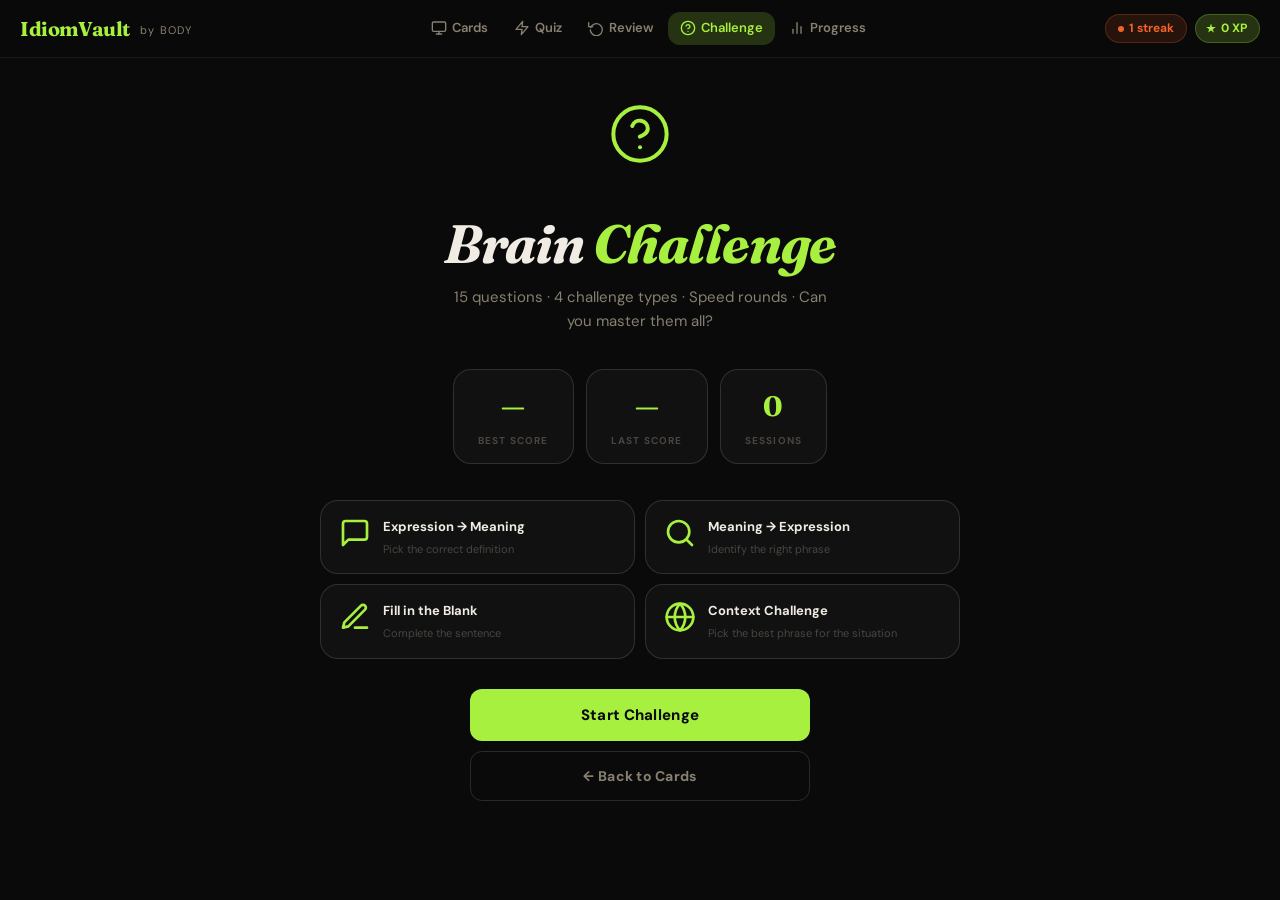
==== commit c8e11ea9: "Add files via upload" ====
--- a/challenge.html
+++ b/challenge.html
@@ -6,1213 +6,474 @@
 <title>IdiomVault — Brain Challenge</title>
 <link rel="stylesheet" href="style.css">
 <style>
-/* ═══════════════════════════════════════════════════════════════
-   CHALLENGE MODE — Extra styles layered on top of style.css
-═══════════════════════════════════════════════════════════════ */
-
-/* ── START SCREEN ─────────────────────────────────────────── */
-.ch-start {
-  text-align: center;
-  padding: 40px 0 60px;
-}
-.ch-start-icon {
-  font-size: 80px;
-  margin-bottom: 20px;
-  animation: floatIcon 3s ease-in-out infinite;
-}
-@keyframes floatIcon {
-  0%,100% { transform: translateY(0); }
-  50%      { transform: translateY(-10px); }
-}
-.ch-start-title {
-  font-family: var(--font-display);
-  font-size: clamp(32px, 7vw, 54px);
-  font-weight: 700;
-  font-style: italic;
-  letter-spacing: -0.02em;
-  line-height: 1.1;
-  margin-bottom: 12px;
-}
-.ch-start-title em { color: var(--accent); }
-.ch-start-sub {
-  font-size: 15px;
-  color: var(--tx-2);
-  margin-bottom: 36px;
-  max-width: 400px;
-  margin-left: auto;
-  margin-right: auto;
-}
-
-/* Scores strip on start screen */
-.ch-scores {
-  display: flex;
-  gap: 12px;
-  justify-content: center;
-  margin-bottom: 36px;
-  flex-wrap: wrap;
-}
-.ch-score-pill {
-  background: var(--bg-card);
-  border: 1px solid var(--border-md);
-  border-radius: var(--r-lg);
-  padding: 14px 24px;
-  text-align: center;
-}
-.ch-score-pill-val {
-  font-family: var(--font-display);
-  font-size: 28px;
-  font-weight: 700;
-  color: var(--accent);
-}
-.ch-score-pill-lbl {
-  font-size: 10px;
-  font-weight: 700;
-  letter-spacing: 0.12em;
-  text-transform: uppercase;
-  color: var(--tx-3);
-  margin-top: 4px;
-}
-
-/* Mode pills on start screen */
-.ch-modes {
-  display: grid;
-  grid-template-columns: 1fr 1fr;
-  gap: 10px;
-  margin-bottom: 30px;
-  text-align: left;
-}
-.ch-mode-card {
-  background: var(--bg-card);
-  border: 1px solid var(--border-md);
-  border-radius: var(--r-lg);
-  padding: 16px 18px;
-  display: flex;
-  gap: 12px;
-  align-items: flex-start;
-}
-.ch-mode-icon { font-size: 22px; flex-shrink: 0; }
-.ch-mode-name { font-size: 13px; font-weight: 700; margin-bottom: 3px; }
-.ch-mode-desc { font-size: 11px; color: var(--tx-3); line-height: 1.5; }
-
-/* ── CHALLENGE HEADER (during session) ────────────────────── */
-.ch-header {
-  display: grid;
-  grid-template-columns: 1fr auto 1fr;
-  align-items: center;
-  gap: 12px;
-  margin-bottom: 20px;
-  padding: 14px 18px;
-  background: var(--bg-card);
-  border: 1px solid var(--border-md);
-  border-radius: var(--r-lg);
-}
-.ch-hdr-stat { text-align: center; }
-.ch-hdr-stat-val {
-  font-family: var(--font-display);
-  font-size: 22px;
-  font-weight: 700;
-  color: var(--accent);
-  line-height: 1;
-}
-.ch-hdr-stat-lbl {
-  font-size: 10px;
-  font-weight: 700;
-  letter-spacing: 0.1em;
-  text-transform: uppercase;
-  color: var(--tx-3);
-  margin-top: 3px;
-}
-.ch-hdr-center { text-align: center; }
-.ch-q-counter {
-  font-size: 12px;
-  color: var(--tx-2);
-  font-weight: 600;
-}
-.ch-timer {
-  font-family: var(--font-display);
-  font-size: 28px;
-  font-weight: 700;
-  color: var(--tx);
-  transition: color 0.3s;
-}
-.ch-timer.urgent { color: var(--wrong); animation: timerPulse 0.5s ease infinite alternate; }
-@keyframes timerPulse { from { opacity: 1; } to { opacity: 0.5; } }
-
-/* ── QUESTION TYPE BADGE ──────────────────────────────────── */
-.ch-q-type {
-  display: inline-flex;
-  align-items: center;
-  gap: 6px;
-  font-size: 10px;
-  font-weight: 700;
-  letter-spacing: 0.12em;
-  text-transform: uppercase;
-  padding: 4px 12px;
-  border-radius: 999px;
-  border: 1px solid var(--border-md);
-  color: var(--tx-3);
-  margin-bottom: 14px;
-}
-
-/* ── QUESTION CARD ────────────────────────────────────────── */
-.ch-question-card {
-  background: var(--bg-card);
-  border: 1px solid var(--border-md);
-  border-radius: var(--r-xl);
-  overflow: hidden;
-  margin-bottom: 18px;
-  transition: border-color 0.2s;
-}
-.ch-q-bar { height: 4px; }
-.ch-q-inner { padding: 28px 30px; }
-.ch-q-label {
-  font-size: 11px;
-  font-weight: 700;
-  letter-spacing: 0.14em;
-  text-transform: uppercase;
-  color: var(--tx-3);
-  margin-bottom: 12px;
-}
-.ch-q-text {
-  font-family: var(--font-display);
-  font-size: clamp(20px, 4.5vw, 34px);
-  font-weight: 700;
-  font-style: italic;
-  line-height: 1.25;
-  color: var(--tx);
-  letter-spacing: -0.01em;
-}
-.ch-q-text .blank {
-  display: inline-block;
-  border-bottom: 3px solid var(--accent);
-  min-width: 120px;
-  text-align: center;
-  color: var(--accent);
-  letter-spacing: 0.1em;
-  font-style: normal;
-  font-size: 0.8em;
-  vertical-align: middle;
-  padding: 0 8px;
-}
-
-/* Context situation box */
-.ch-situation {
-  background: var(--bg-card-2);
-  border-left: 3px solid var(--warn);
-  border-radius: 0 var(--r-sm) var(--r-sm) 0;
-  padding: 14px 18px;
-  margin-top: 12px;
-  font-size: 15px;
-  color: var(--tx);
-  line-height: 1.6;
-  font-style: italic;
-}
-.ch-situation::before {
-  content: '📍 Situation: ';
-  font-style: normal;
-  font-weight: 700;
-  color: var(--warn);
-  font-size: 11px;
-  letter-spacing: 0.1em;
-  text-transform: uppercase;
-  display: block;
-  margin-bottom: 6px;
-}
-
-/* ── OPTIONS GRID ─────────────────────────────────────────── */
-.ch-options {
-  display: grid;
-  grid-template-columns: 1fr 1fr;
-  gap: 10px;
-  margin-bottom: 16px;
-}
-.ch-opt {
-  background: var(--bg-card);
-  border: 1.5px solid var(--border-md);
-  border-radius: var(--r-lg);
-  padding: 16px;
-  font-size: clamp(12px, 2.5vw, 14px);
-  line-height: 1.45;
-  color: var(--tx);
-  font-weight: 500;
-  text-align: left;
-  transition: all 0.15s var(--ease);
-  cursor: pointer;
-  font-family: var(--font-body);
-  position: relative;
-  overflow: hidden;
-}
-.ch-opt::before {
-  content: attr(data-letter);
-  position: absolute;
-  top: 8px;
-  right: 10px;
-  font-size: 10px;
-  font-weight: 800;
-  letter-spacing: 0.1em;
-  color: var(--tx-3);
-  transition: color 0.15s;
-}
-.ch-opt:hover:not(:disabled) {
-  border-color: var(--accent);
-  background: var(--accent-glow);
-  color: var(--tx);
-}
-.ch-opt:hover:not(:disabled)::before { color: var(--accent); }
-.ch-opt.correct {
-  border-color: var(--correct) !important;
-  background: var(--correct-dim) !important;
-  color: var(--correct) !important;
-}
-.ch-opt.correct::before { color: var(--correct); }
-.ch-opt.wrong {
-  border-color: var(--wrong) !important;
-  background: var(--wrong-dim) !important;
-  color: var(--wrong) !important;
-}
-.ch-opt.wrong::before { color: var(--wrong); }
-.ch-opt:disabled { cursor: default; }
-
-/* ── FEEDBACK PANEL ───────────────────────────────────────── */
-.ch-feedback {
-  background: var(--bg-card-2);
-  border-radius: var(--r-lg);
-  padding: 18px 22px;
-  margin-bottom: 16px;
-  display: none;
-  animation: fadeUp 0.25s var(--ease);
-}
-.ch-feedback.show { display: block; }
-.ch-fb-result { font-size: 20px; font-weight: 800; margin-bottom: 6px; }
-.ch-fb-result.ok  { color: var(--correct); }
-.ch-fb-result.bad { color: var(--wrong); }
-.ch-fb-answer { font-size: 14px; color: var(--tx-2); line-height: 1.55; }
-.ch-fb-answer strong { color: var(--tx); }
-
-/* Streak badge that appears inline */
-.streak-burst {
-  display: inline-flex;
-  align-items: center;
-  gap: 5px;
-  background: rgba(240,100,40,0.2);
-  border: 1px solid rgba(240,100,40,0.4);
-  border-radius: 999px;
-  padding: 3px 10px;
-  font-size: 12px;
-  font-weight: 700;
-  color: #f06428;
-  margin-left: 10px;
-}
-
-/* ── SPEED ROUND OVERLAY ──────────────────────────────────── */
-.speed-banner {
-  display: none;
-  align-items: center;
-  justify-content: center;
-  gap: 14px;
-  background: linear-gradient(135deg, rgba(240,168,64,0.18), rgba(240,100,40,0.12));
-  border: 1px solid rgba(240,168,64,0.35);
-  border-radius: var(--r-lg);
-  padding: 16px 22px;
-  margin-bottom: 16px;
-  animation: fadeUp 0.3s var(--ease);
-}
-.speed-banner.active { display: flex; }
-.speed-banner-icon { font-size: 28px; }
-.speed-banner-text { font-weight: 700; font-size: 15px; color: var(--warn); }
-.speed-countdown {
-  font-family: var(--font-display);
-  font-size: 32px;
-  font-weight: 700;
-  color: var(--warn);
-  min-width: 48px;
-  text-align: center;
-  line-height: 1;
-}
-.speed-countdown.low { color: var(--wrong); animation: timerPulse 0.4s ease infinite alternate; }
-
-/* ── ROUND INTRO OVERLAY ──────────────────────────────────── */
-.ch-intro {
-  position: fixed;
-  inset: 0;
-  z-index: 500;
-  background: rgba(10,10,10,0.92);
-  display: flex;
-  align-items: center;
-  justify-content: center;
-  flex-direction: column;
-  gap: 14px;
-  animation: fadeIn 0.25s ease;
-  display: none;
-}
-.ch-intro.show { display: flex; }
-@keyframes fadeIn { from { opacity: 0; } to { opacity: 1; } }
-.ch-intro-icon { font-size: 72px; animation: popIn 0.4s cubic-bezier(0.34,1.56,0.64,1); }
-.ch-intro-title {
-  font-family: var(--font-display);
-  font-size: clamp(28px, 7vw, 52px);
-  font-weight: 700;
-  font-style: italic;
-  color: var(--warn);
-  letter-spacing: -0.02em;
-}
-.ch-intro-sub { font-size: 15px; color: var(--tx-2); }
-.ch-intro-countdown {
-  font-family: var(--font-display);
-  font-size: 80px;
-  font-weight: 700;
-  color: var(--accent);
-  animation: countScale 1s ease-in-out infinite;
-}
-@keyframes countScale {
-  0%  { transform: scale(1.2); opacity: 0; }
-  30% { transform: scale(1);   opacity: 1; }
-  80% { transform: scale(1);   opacity: 1; }
-  100%{ transform: scale(0.8); opacity: 0; }
-}
-
-/* ── END SCREEN ───────────────────────────────────────────── */
-.ch-end {
-  text-align: center;
-  padding: 48px 20px 60px;
-  display: none;
-}
-.ch-end.show { display: block; }
-.ch-end-emoji { font-size: 80px; margin-bottom: 16px; animation: popIn 0.5s cubic-bezier(0.34,1.56,0.64,1); }
-.ch-end-title {
-  font-family: var(--font-display);
-  font-size: clamp(30px, 7vw, 52px);
-  font-weight: 700;
-  font-style: italic;
-  margin-bottom: 8px;
-}
-.ch-end-subtitle { font-size: 16px; color: var(--tx-2); margin-bottom: 32px; }
-.ch-end-grid {
-  display: grid;
-  grid-template-columns: repeat(3,1fr);
-  gap: 10px;
-  margin-bottom: 32px;
-}
-.ch-end-stat {
-  background: var(--bg-card);
-  border: 1px solid var(--border-md);
-  border-radius: var(--r-lg);
-  padding: 16px 12px;
-}
-.ch-end-stat-val {
-  font-family: var(--font-display);
-  font-size: 28px;
-  font-weight: 700;
-  color: var(--accent);
-}
-.ch-end-stat-lbl {
-  font-size: 10px;
-  font-weight: 700;
-  letter-spacing: 0.1em;
-  text-transform: uppercase;
-  color: var(--tx-3);
-  margin-top: 4px;
-}
-.ch-end-best {
-  display: inline-flex;
-  align-items: center;
-  gap: 8px;
-  background: rgba(168,240,64,0.1);
-  border: 1px solid rgba(168,240,64,0.25);
-  border-radius: var(--r-md);
-  padding: 10px 20px;
-  font-size: 14px;
-  color: var(--accent);
-  font-weight: 600;
-  margin-bottom: 28px;
-}
-.ch-end-btns {
-  display: flex;
-  flex-direction: column;
-  gap: 10px;
-  max-width: 340px;
-  margin: 0 auto;
-}
-
-/* Score bar colours for final results */
-.ch-result-bar {
-  height: 8px;
-  background: var(--border-md);
-  border-radius: 999px;
-  overflow: hidden;
-  margin: 14px 0;
-}
-.ch-result-fill {
-  height: 100%;
-  border-radius: 999px;
-  transition: width 1.2s cubic-bezier(0.4,0,0.2,1);
-}
-
-/* ── NEXT BTN ─────────────────────────────────────────────── */
-#nextBtn {
-  display: none;
-  margin-bottom: 32px;
-}
-
-/* ── QUESTION AREA WRAPPER ────────────────────────────────── */
-#challengeArea { display: none; }
-
-/* ── MOBILE ────────────────────────────────────────────────── */
-@media (max-width: 520px) {
-  .ch-options { grid-template-columns: 1fr; }
-  .ch-modes { grid-template-columns: 1fr; }
-  .ch-end-grid { grid-template-columns: repeat(3,1fr); gap: 6px; }
-  .ch-end-stat-val { font-size: 22px; }
-  .ch-header { padding: 12px 14px; }
-  .ch-q-inner { padding: 20px; }
-  .speed-banner { flex-wrap: wrap; gap: 8px; }
-}
+.ch-start { text-align:center; padding:40px 0 60px; }
+.ch-start-icon { font-size:60px; margin-bottom:20px; }
+.ch-start-title { font-family:var(--font-display); font-size:clamp(32px,7vw,54px); font-weight:700; font-style:italic; letter-spacing:-0.02em; line-height:1.1; margin-bottom:12px; }
+.ch-start-title em { color:var(--accent); }
+.ch-start-sub { font-size:15px; color:var(--tx-2); margin-bottom:36px; max-width:400px; margin-left:auto; margin-right:auto; }
+.ch-scores { display:flex; gap:12px; justify-content:center; margin-bottom:36px; flex-wrap:wrap; }
+.ch-score-pill { background:var(--bg-card); border:1px solid var(--border-md); border-radius:var(--r-lg); padding:14px 24px; text-align:center; }
+.ch-score-pill-val { font-family:var(--font-display); font-size:28px; font-weight:700; color:var(--accent); }
+.ch-score-pill-lbl { font-size:10px; font-weight:700; letter-spacing:0.12em; text-transform:uppercase; color:var(--tx-3); margin-top:4px; }
+.ch-modes { display:grid; grid-template-columns:1fr 1fr; gap:10px; margin-bottom:30px; text-align:left; }
+.ch-mode-card { background:var(--bg-card); border:1px solid var(--border-md); border-radius:var(--r-lg); padding:16px 18px; display:flex; gap:12px; align-items:flex-start; }
+.ch-mode-icon { width:32px; height:32px; flex-shrink:0; color:var(--accent); }
+.ch-mode-name { font-size:13px; font-weight:700; margin-bottom:3px; }
+.ch-mode-desc { font-size:11px; color:var(--tx-3); line-height:1.5; }
+.ch-header { display:grid; grid-template-columns:1fr auto 1fr; align-items:center; gap:12px; margin-bottom:20px; padding:14px 18px; background:var(--bg-card); border:1px solid var(--border-md); border-radius:var(--r-lg); }
+.ch-hdr-stat { text-align:center; }
+.ch-hdr-stat-val { font-family:var(--font-display); font-size:22px; font-weight:700; color:var(--accent); line-height:1; }
+.ch-hdr-stat-lbl { font-size:10px; font-weight:700; letter-spacing:0.1em; text-transform:uppercase; color:var(--tx-3); margin-top:3px; }
+.ch-hdr-center { text-align:center; }
+.ch-q-counter { font-size:12px; color:var(--tx-2); font-weight:600; }
+.ch-timer { font-family:var(--font-display); font-size:28px; font-weight:700; color:var(--tx); transition:color 0.3s; }
+.ch-timer.urgent { color:var(--wrong); animation:timerPulse 0.5s ease infinite alternate; }
+@keyframes timerPulse { from{opacity:1} to{opacity:0.5} }
+.ch-q-type { display:inline-flex; align-items:center; gap:6px; font-size:10px; font-weight:700; letter-spacing:0.12em; text-transform:uppercase; padding:4px 12px; border-radius:999px; border:1px solid var(--border-md); color:var(--tx-3); margin-bottom:14px; }
+.ch-question-card { background:var(--bg-card); border:1px solid var(--border-md); border-radius:var(--r-xl); overflow:hidden; margin-bottom:18px; }
+.ch-q-bar { height:4px; }
+.ch-q-inner { padding:28px 30px; }
+.ch-q-label { font-size:11px; font-weight:700; letter-spacing:0.14em; text-transform:uppercase; color:var(--tx-3); margin-bottom:12px; }
+.ch-q-text { font-family:var(--font-display); font-size:clamp(20px,4.5vw,34px); font-weight:700; font-style:italic; line-height:1.25; color:var(--tx); letter-spacing:-0.01em; }
+.ch-q-text .blank { display:inline-block; border-bottom:3px solid var(--accent); min-width:120px; text-align:center; color:var(--accent); letter-spacing:0.1em; font-style:normal; font-size:0.8em; vertical-align:middle; padding:0 8px; }
+.ch-situation { background:var(--bg-card-2); border-left:3px solid var(--warn); border-radius:0 var(--r-sm) var(--r-sm) 0; padding:14px 18px; margin-top:12px; font-size:15px; color:var(--tx); line-height:1.6; }
+.ch-situation::before { content:'Situation: '; font-weight:700; color:var(--warn); font-size:11px; letter-spacing:0.1em; text-transform:uppercase; display:block; margin-bottom:6px; }
+.ch-options { display:grid; grid-template-columns:1fr 1fr; gap:10px; margin-bottom:16px; }
+.ch-opt { background:var(--bg-card); border:1.5px solid var(--border-md); border-radius:var(--r-lg); padding:16px; font-size:clamp(12px,2.5vw,14px); line-height:1.45; color:var(--tx); font-weight:500; text-align:left; transition:all 0.15s var(--ease); cursor:pointer; font-family:var(--font-body); position:relative; overflow:hidden; }
+.ch-opt::before { content:attr(data-letter); position:absolute; top:8px; right:10px; font-size:10px; font-weight:800; letter-spacing:0.1em; color:var(--tx-3); }
+.ch-opt:hover:not(:disabled) { border-color:var(--accent); background:var(--accent-glow); color:var(--tx); }
+.ch-opt:hover:not(:disabled)::before { color:var(--accent); }
+.ch-opt.correct { border-color:var(--correct)!important; background:var(--correct-dim)!important; color:var(--correct)!important; }
+.ch-opt.correct::before { color:var(--correct); }
+.ch-opt.wrong { border-color:var(--wrong)!important; background:var(--wrong-dim)!important; color:var(--wrong)!important; }
+.ch-opt.wrong::before { color:var(--wrong); }
+.ch-opt:disabled { cursor:default; }
+.ch-feedback { background:var(--bg-card-2); border-radius:var(--r-lg); padding:18px 22px; margin-bottom:16px; display:none; animation:fadeUp 0.25s var(--ease); }
+.ch-feedback.show { display:block; }
+.ch-fb-result { font-size:20px; font-weight:800; margin-bottom:6px; }
+.ch-fb-result.ok { color:var(--correct); }
+.ch-fb-result.bad { color:var(--wrong); }
+.ch-fb-answer { font-size:14px; color:var(--tx-2); line-height:1.55; }
+.ch-fb-answer strong { color:var(--tx); }
+.streak-burst { display:inline-flex; align-items:center; gap:5px; background:rgba(240,100,40,0.2); border:1px solid rgba(240,100,40,0.4); border-radius:999px; padding:3px 10px; font-size:12px; font-weight:700; color:#f06428; margin-left:10px; }
+.speed-banner { display:none; align-items:center; justify-content:center; gap:14px; background:rgba(240,168,64,0.08); border:1px solid rgba(240,168,64,0.3); border-radius:var(--r-lg); padding:16px 22px; margin-bottom:16px; }
+.speed-banner.active { display:flex; }
+.speed-banner-text { font-weight:700; font-size:15px; color:var(--warn); }
+.speed-countdown { font-family:var(--font-display); font-size:32px; font-weight:700; color:var(--warn); min-width:48px; text-align:center; line-height:1; }
+.speed-countdown.low { color:var(--wrong); animation:timerPulse 0.4s ease infinite alternate; }
+.ch-intro { position:fixed; inset:0; z-index:500; background:rgba(10,10,10,0.92); display:none; align-items:center; justify-content:center; flex-direction:column; gap:14px; animation:fadeIn 0.25s ease; }
+.ch-intro.show { display:flex; }
+@keyframes fadeIn { from{opacity:0} to{opacity:1} }
+.ch-intro-title { font-family:var(--font-display); font-size:clamp(28px,7vw,52px); font-weight:700; font-style:italic; color:var(--warn); letter-spacing:-0.02em; }
+.ch-intro-sub { font-size:15px; color:var(--tx-2); }
+.ch-intro-countdown { font-family:var(--font-display); font-size:80px; font-weight:700; color:var(--accent); animation:countScale 1s ease-in-out infinite; }
+@keyframes countScale { 0%{transform:scale(1.2);opacity:0} 30%{transform:scale(1);opacity:1} 80%{transform:scale(1);opacity:1} 100%{transform:scale(0.8);opacity:0} }
+.ch-end { text-align:center; padding:48px 20px 60px; display:none; }
+.ch-end.show { display:block; }
+.ch-end-emoji { font-size:70px; margin-bottom:16px; animation:popIn 0.5s var(--spring); }
+.ch-end-title { font-family:var(--font-display); font-size:clamp(30px,7vw,52px); font-weight:700; font-style:italic; margin-bottom:8px; }
+.ch-end-subtitle { font-size:16px; color:var(--tx-2); margin-bottom:32px; }
+.ch-end-grid { display:grid; grid-template-columns:repeat(3,1fr); gap:10px; margin-bottom:32px; }
+.ch-end-stat { background:var(--bg-card); border:1px solid var(--border-md); border-radius:var(--r-lg); padding:16px 12px; }
+.ch-end-stat-val { font-family:var(--font-display); font-size:28px; font-weight:700; color:var(--accent); }
+.ch-end-stat-lbl { font-size:10px; font-weight:700; letter-spacing:0.1em; text-transform:uppercase; color:var(--tx-3); margin-top:4px; }
+.ch-end-best { display:inline-flex; align-items:center; gap:8px; background:rgba(168,240,64,0.1); border:1px solid rgba(168,240,64,0.25); border-radius:var(--r-md); padding:10px 20px; font-size:14px; color:var(--accent); font-weight:600; margin-bottom:28px; }
+.ch-end-btns { display:flex; flex-direction:column; gap:10px; max-width:340px; margin:0 auto; }
+.ch-result-bar { height:8px; background:var(--border-md); border-radius:999px; overflow:hidden; margin:14px 0; }
+.ch-result-fill { height:100%; border-radius:999px; transition:width 1.2s cubic-bezier(0.4,0,0.2,1); }
+#nextBtn { display:none; margin-bottom:32px; }
+#challengeArea { display:none; }
+@media(max-width:520px){ .ch-options{grid-template-columns:1fr;} .ch-modes{grid-template-columns:1fr;} .ch-end-stat-val{font-size:22px;} .ch-header{padding:12px 14px;} .ch-q-inner{padding:20px;} }
 </style>
 </head>
 <body>
 
-<!-- ═══ NAVIGATION ═══ -->
+<!-- NAV -->
 <nav class="nav">
   <div class="nav-logo">IdiomVault <span>by BODY</span></div>
   <div class="nav-links">
-    <a href="index.html"    class="nav-link"><span class="nl-icon">🃏</span><span class="nl-text">Cards</span></a>
-    <a href="quiz.html"     class="nav-link"><span class="nl-icon">⚡</span><span class="nl-text">Quiz</span></a>
-    <a href="review.html"   class="nav-link"><span class="nl-icon">🔁</span><span class="nl-text">Review</span></a>
-    <a href="progress.html" class="nav-link"><span class="nl-icon">📊</span><span class="nl-text">Progress</span></a>
-    <a href="challenge.html" class="nav-link active"><span class="nl-icon">🧠</span><span class="nl-text">Challenge</span></a>
+    <a href="index.html"     class="nav-link"><span class="nl-icon"><svg width="16" height="16" viewBox="0 0 24 24" fill="none" stroke="currentColor" stroke-width="2" stroke-linecap="round" stroke-linejoin="round"><rect x="2" y="3" width="20" height="14" rx="2"/><line x1="8" y1="21" x2="16" y2="21"/><line x1="12" y1="17" x2="12" y2="21"/></svg></span><span class="nl-text">Cards</span></a>
+    <a href="quiz.html"      class="nav-link"><span class="nl-icon"><svg width="16" height="16" viewBox="0 0 24 24" fill="none" stroke="currentColor" stroke-width="2" stroke-linecap="round" stroke-linejoin="round"><polygon points="13 2 3 14 12 14 11 22 21 10 12 10 13 2"/></svg></span><span class="nl-text">Quiz</span></a>
+    <a href="review.html"    class="nav-link"><span class="nl-icon"><svg width="16" height="16" viewBox="0 0 24 24" fill="none" stroke="currentColor" stroke-width="2" stroke-linecap="round" stroke-linejoin="round"><polyline points="1 4 1 10 7 10"/><path d="M3.51 15a9 9 0 1 0 .49-3.49"/></svg></span><span class="nl-text">Review</span></a>
+    <a href="challenge.html" class="nav-link active"><span class="nl-icon"><svg width="16" height="16" viewBox="0 0 24 24" fill="none" stroke="currentColor" stroke-width="2" stroke-linecap="round" stroke-linejoin="round"><circle cx="12" cy="12" r="10"/><path d="M9.09 9a3 3 0 0 1 5.83 1c0 2-3 3-3 3"/><line x1="12" y1="17" x2="12.01" y2="17"/></svg></span><span class="nl-text">Challenge</span></a>
+    <a href="progress.html"  class="nav-link"><span class="nl-icon"><svg width="16" height="16" viewBox="0 0 24 24" fill="none" stroke="currentColor" stroke-width="2" stroke-linecap="round" stroke-linejoin="round"><line x1="18" y1="20" x2="18" y2="10"/><line x1="12" y1="20" x2="12" y2="4"/><line x1="6" y1="20" x2="6" y2="14"/></svg></span><span class="nl-text">Progress</span></a>
   </div>
   <div class="nav-xp">
-    <div class="streak-pill" id="navStreak">🔥 0</div>
-    <div class="xp-pill" id="navXP">⭐ 0 XP</div>
+    <div class="streak-pill" id="navStreak">0</div>
+    <div class="xp-pill" id="navXP">0 XP</div>
   </div>
 </nav>
 
-<!-- ═══ XP POP ═══ -->
 <div class="xp-pop" id="xpPop">+10 XP</div>
-
-<!-- ═══ TOAST ═══ -->
 <div class="toast" id="toast"></div>
 
-<!-- ═══ SPEED ROUND INTRO OVERLAY ═══ -->
+<!-- Speed round intro overlay -->
 <div class="ch-intro" id="speedIntro">
-  <div class="ch-intro-icon">⚡</div>
-  <div class="ch-intro-title">Speed Round!</div>
+  <svg width="52" height="52" viewBox="0 0 24 24" fill="none" stroke="var(--warn)" stroke-width="2" stroke-linecap="round" stroke-linejoin="round"><polygon points="13 2 3 14 12 14 11 22 21 10 12 10 13 2"/></svg>
+  <div class="ch-intro-title">Speed Round</div>
   <div class="ch-intro-sub">30 seconds — answer as fast as you can</div>
   <div class="ch-intro-countdown" id="introCountdown">3</div>
 </div>
 
-<!-- ═══ PAGE ═══ -->
-<div class="page">
-  <div class="container">
-
-    <!-- ── START SCREEN ── -->
-    <div id="startScreen">
-      <div class="ch-start">
-        <div class="ch-start-icon">🧠</div>
-        <h1 class="ch-start-title">Brain <em>Challenge</em></h1>
-        <p class="ch-start-sub">15 questions. 5 challenge types. Can you master them all?</p>
-
-        <!-- Personal bests -->
-        <div class="ch-scores">
-          <div class="ch-score-pill">
-            <div class="ch-score-pill-val" id="startBest">—</div>
-            <div class="ch-score-pill-lbl">Best Score</div>
-          </div>
-          <div class="ch-score-pill">
-            <div class="ch-score-pill-val" id="startLast">—</div>
-            <div class="ch-score-pill-lbl">Last Score</div>
-          </div>
-          <div class="ch-score-pill">
-            <div class="ch-score-pill-val" id="startPlayed">0</div>
-            <div class="ch-score-pill-lbl">Sessions</div>
-          </div>
+<div class="page"><div class="container">
+
+  <!-- START SCREEN -->
+  <div id="startScreen">
+    <div class="ch-start">
+      <div class="ch-start-icon">
+        <svg width="64" height="64" viewBox="0 0 24 24" fill="none" stroke="var(--accent)" stroke-width="1.5" stroke-linecap="round" stroke-linejoin="round"><circle cx="12" cy="12" r="10"/><path d="M9.09 9a3 3 0 0 1 5.83 1c0 2-3 3-3 3"/><line x1="12" y1="17" x2="12.01" y2="17"/></svg>
+      </div>
+      <h1 class="ch-start-title">Brain <em>Challenge</em></h1>
+      <p class="ch-start-sub">15 questions · 4 challenge types · Speed rounds · Can you master them all?</p>
+
+      <div class="ch-scores">
+        <div class="ch-score-pill"><div class="ch-score-pill-val" id="startBest">—</div><div class="ch-score-pill-lbl">Best Score</div></div>
+        <div class="ch-score-pill"><div class="ch-score-pill-val" id="startLast">—</div><div class="ch-score-pill-lbl">Last Score</div></div>
+        <div class="ch-score-pill"><div class="ch-score-pill-val" id="startPlayed">0</div><div class="ch-score-pill-lbl">Sessions</div></div>
+      </div>
+
+      <div class="ch-modes">
+        <div class="ch-mode-card">
+          <div class="ch-mode-icon"><svg viewBox="0 0 24 24" fill="none" stroke="currentColor" stroke-width="2" stroke-linecap="round" stroke-linejoin="round"><path d="M21 15a2 2 0 0 1-2 2H7l-4 4V5a2 2 0 0 1 2-2h14a2 2 0 0 1 2 2z"/></svg></div>
+          <div><div class="ch-mode-name">Expression → Meaning</div><div class="ch-mode-desc">Pick the correct definition</div></div>
         </div>
-
-        <!-- What's inside -->
-        <div class="ch-modes">
-          <div class="ch-mode-card">
-            <div class="ch-mode-icon">💬</div>
-            <div>
-              <div class="ch-mode-name">Expression → Meaning</div>
-              <div class="ch-mode-desc">Pick the correct definition</div>
-            </div>
-          </div>
-          <div class="ch-mode-card">
-            <div class="ch-mode-icon">🔍</div>
-            <div>
-              <div class="ch-mode-name">Meaning → Expression</div>
-              <div class="ch-mode-desc">Identify the right phrase</div>
-            </div>
-          </div>
-          <div class="ch-mode-card">
-            <div class="ch-mode-icon">🔥</div>
-            <div>
-              <div class="ch-mode-name">Fill in the Blank</div>
-              <div class="ch-mode-desc">Complete the sentence</div>
-            </div>
-          </div>
-          <div class="ch-mode-card">
-            <div class="ch-mode-icon">🌍</div>
-            <div>
-              <div class="ch-mode-name">Context Challenge</div>
-              <div class="ch-mode-desc">Pick the best phrase for the situation</div>
-            </div>
-          </div>
+        <div class="ch-mode-card">
+          <div class="ch-mode-icon"><svg viewBox="0 0 24 24" fill="none" stroke="currentColor" stroke-width="2" stroke-linecap="round" stroke-linejoin="round"><circle cx="11" cy="11" r="8"/><line x1="21" y1="21" x2="16.65" y2="16.65"/></svg></div>
+          <div><div class="ch-mode-name">Meaning → Expression</div><div class="ch-mode-desc">Identify the right phrase</div></div>
         </div>
-
-        <div style="display:flex;flex-direction:column;gap:10px;max-width:340px;margin:0 auto;">
-          <button class="btn btn-primary btn-full btn-lg" onclick="startChallenge()">
-            🧠 Start Challenge
-          </button>
-          <a href="index.html" class="btn btn-ghost btn-full">← Back to Cards</a>
+        <div class="ch-mode-card">
+          <div class="ch-mode-icon"><svg viewBox="0 0 24 24" fill="none" stroke="currentColor" stroke-width="2" stroke-linecap="round" stroke-linejoin="round"><path d="M12 20h9"/><path d="M16.5 3.5a2.121 2.121 0 0 1 3 3L7 19l-4 1 1-4L16.5 3.5z"/></svg></div>
+          <div><div class="ch-mode-name">Fill in the Blank</div><div class="ch-mode-desc">Complete the sentence</div></div>
         </div>
-      </div>
-    </div>
-
-    <!-- ── CHALLENGE SESSION ── -->
-    <div id="challengeArea">
-
-      <!-- Page hero (compact) -->
-      <div class="page-hero" style="padding:28px 0 20px;">
-        <h1 class="page-hero-title"><em>Brain</em> Challenge</h1>
-      </div>
-
-      <!-- Stats header -->
-      <div class="ch-header">
-        <div class="ch-hdr-stat" style="text-align:left;">
-          <div class="ch-hdr-stat-val" id="hdrScore">0</div>
-          <div class="ch-hdr-stat-lbl">Score</div>
+        <div class="ch-mode-card">
+          <div class="ch-mode-icon"><svg viewBox="0 0 24 24" fill="none" stroke="currentColor" stroke-width="2" stroke-linecap="round" stroke-linejoin="round"><circle cx="12" cy="12" r="10"/><line x1="2" y1="12" x2="22" y2="12"/><path d="M12 2a15.3 15.3 0 0 1 4 10 15.3 15.3 0 0 1-4 10 15.3 15.3 0 0 1-4-10 15.3 15.3 0 0 1 4-10z"/></svg></div>
+          <div><div class="ch-mode-name">Context Challenge</div><div class="ch-mode-desc">Pick the best phrase for the situation</div></div>
         </div>
-        <div class="ch-hdr-center">
-          <div class="ch-q-counter" id="hdrQ">Question 1 / 15</div>
-          <div class="ch-timer" id="hdrTimer">0:00</div>
-        </div>
-        <div class="ch-hdr-stat" style="text-align:right;">
-          <div class="ch-hdr-stat-val" id="hdrStreak" style="color:#f06428;">0 🔥</div>
-          <div class="ch-hdr-stat-lbl">Streak</div>
-        </div>
-      </div>
-
-      <!-- Progress bar -->
-      <div class="progress-track" style="margin-bottom:20px;">
-        <div class="progress-fill" id="challengeProgressFill" style="width:6.67%"></div>
-      </div>
-
-      <!-- Speed Round Banner -->
-      <div class="speed-banner" id="speedBanner">
-        <div class="speed-banner-icon">⚡</div>
-        <div class="speed-banner-text">SPEED ROUND</div>
-        <div class="speed-countdown" id="speedCountdown">30</div>
-      </div>
-
-      <!-- Question type badge -->
-      <div style="margin-bottom:4px;">
-        <span class="ch-q-type" id="qTypeBadge">💬 Expression → Meaning</span>
-      </div>
-
-      <!-- Question card -->
-      <div class="ch-question-card anim-popin" id="questionCard">
-        <div class="ch-q-bar" id="qBar"></div>
-        <div class="ch-q-inner">
-          <div class="ch-q-label" id="qLabel">WHAT DOES THIS MEAN?</div>
-          <div class="ch-q-text" id="qText">Loading…</div>
-          <!-- Context situation (only for context type) -->
-          <div class="ch-situation" id="qSituation" style="display:none;"></div>
-        </div>
-      </div>
-
-      <!-- Options -->
-      <div class="ch-options" id="chOptions"></div>
-
-      <!-- Feedback -->
-      <div class="ch-feedback" id="chFeedback">
-        <div class="ch-fb-result" id="fbResult"></div>
-        <div class="ch-fb-answer" id="fbAnswer"></div>
-      </div>
-
-      <!-- Next button -->
-      <button class="btn btn-primary btn-full btn-lg" id="nextBtn" onclick="nextQuestion()">
-        Next →
-      </button>
-
-    </div>
-
-    <!-- ── END SCREEN ── -->
-    <div class="ch-end" id="endScreen">
-      <div class="ch-end-emoji" id="endEmoji">🎉</div>
-      <h2 class="ch-end-title" id="endTitle">Outstanding!</h2>
-      <p class="ch-end-subtitle" id="endSubtitle">You answered 15 questions</p>
-
-      <div class="ch-end-grid">
-        <div class="ch-end-stat">
-          <div class="ch-end-stat-val" id="endScore">0</div>
-          <div class="ch-end-stat-lbl">Score</div>
-        </div>
-        <div class="ch-end-stat">
-          <div class="ch-end-stat-val" id="endAccuracy">0%</div>
-          <div class="ch-end-stat-lbl">Accuracy</div>
-        </div>
-        <div class="ch-end-stat">
-          <div class="ch-end-stat-val" id="endTime">0:00</div>
-          <div class="ch-end-stat-lbl">Time</div>
-        </div>
-      </div>
-
-      <!-- Accuracy bar -->
-      <div class="ch-result-bar">
-        <div class="ch-result-fill" id="endAccBar" style="width:0%;background:linear-gradient(90deg,#60e030,var(--accent));"></div>
-      </div>
-
-      <div class="ch-end-best" id="endBestBadge" style="display:none;">
-        🏆 New Best Score!
-      </div>
-
-      <div class="ch-end-btns">
-        <button class="btn btn-primary btn-full btn-lg" onclick="startChallenge()">🔄 Play Again</button>
-        <a href="progress.html" class="btn btn-ghost btn-full btn-lg">📊 View Progress</a>
+      </div>
+
+      <div style="display:flex;flex-direction:column;gap:10px;max-width:340px;margin:0 auto;">
+        <button class="btn btn-primary btn-full btn-lg" onclick="startChallenge()">Start Challenge</button>
         <a href="index.html" class="btn btn-ghost btn-full">← Back to Cards</a>
       </div>
     </div>
-
   </div>
-</div>
+
+  <!-- CHALLENGE SESSION -->
+  <div id="challengeArea">
+    <div class="page-hero" style="padding:28px 0 20px;">
+      <h1 class="page-hero-title"><em>Brain</em> Challenge</h1>
+    </div>
+    <div class="ch-header">
+      <div class="ch-hdr-stat" style="text-align:left;">
+        <div class="ch-hdr-stat-val" id="hdrScore">0</div>
+        <div class="ch-hdr-stat-lbl">Score</div>
+      </div>
+      <div class="ch-hdr-center">
+        <div class="ch-q-counter" id="hdrQ">Question 1 / 15</div>
+        <div class="ch-timer" id="hdrTimer">0:00</div>
+      </div>
+      <div class="ch-hdr-stat" style="text-align:right;">
+        <div class="ch-hdr-stat-val" id="hdrStreak" style="color:#f06428;">0</div>
+        <div class="ch-hdr-stat-lbl">Streak</div>
+      </div>
+    </div>
+    <div class="progress-track" style="margin-bottom:20px;">
+      <div class="progress-fill" id="challengeProgressFill" style="width:6.67%"></div>
+    </div>
+    <div class="speed-banner" id="speedBanner">
+      <svg width="24" height="24" viewBox="0 0 24 24" fill="none" stroke="var(--warn)" stroke-width="2" stroke-linecap="round" stroke-linejoin="round"><polygon points="13 2 3 14 12 14 11 22 21 10 12 10 13 2"/></svg>
+      <div class="speed-banner-text">SPEED ROUND</div>
+      <div class="speed-countdown" id="speedCountdown">30</div>
+    </div>
+    <div style="margin-bottom:4px;"><span class="ch-q-type" id="qTypeBadge">Expression → Meaning</span></div>
+    <div class="ch-question-card anim-popin" id="questionCard">
+      <div class="ch-q-bar" id="qBar"></div>
+      <div class="ch-q-inner">
+        <div class="ch-q-label" id="qLabel">WHAT DOES THIS MEAN?</div>
+        <div class="ch-q-text" id="qText">Loading…</div>
+        <div class="ch-situation" id="qSituation" style="display:none;"></div>
+      </div>
+    </div>
+    <div class="ch-options" id="chOptions"></div>
+    <div class="ch-feedback" id="chFeedback">
+      <div class="ch-fb-result" id="fbResult"></div>
+      <div class="ch-fb-answer" id="fbAnswer"></div>
+    </div>
+    <button class="btn btn-primary btn-full btn-lg" id="nextBtn" onclick="nextQuestion()">Next →</button>
+  </div>
+
+  <!-- END SCREEN -->
+  <div class="ch-end" id="endScreen">
+    <div class="ch-end-emoji" id="endEmoji"></div>
+    <h2 class="ch-end-title" id="endTitle">Outstanding!</h2>
+    <p class="ch-end-subtitle" id="endSubtitle"></p>
+    <div class="ch-end-grid">
+      <div class="ch-end-stat"><div class="ch-end-stat-val" id="endScore">0</div><div class="ch-end-stat-lbl">Score</div></div>
+      <div class="ch-end-stat"><div class="ch-end-stat-val" id="endAccuracy">0%</div><div class="ch-end-stat-lbl">Accuracy</div></div>
+      <div class="ch-end-stat"><div class="ch-end-stat-val" id="endTime">0:00</div><div class="ch-end-stat-lbl">Time</div></div>
+    </div>
+    <div class="ch-result-bar"><div class="ch-result-fill" id="endAccBar" style="width:0%;background:linear-gradient(90deg,#60e030,var(--accent));"></div></div>
+    <div class="ch-end-best" id="endBestBadge" style="display:none;">New Best Score</div>
+    <div class="ch-end-btns">
+      <button class="btn btn-primary btn-full btn-lg" onclick="startChallenge()">Play Again</button>
+      <a href="progress.html" class="btn btn-ghost btn-full btn-lg">View Progress</a>
+      <a href="index.html" class="btn btn-ghost btn-full">← Back to Cards</a>
+    </div>
+  </div>
+
+</div></div>
 
 <script src="data.js"></script>
 <script>
-/* ════════════════════════════════════════════════════════════
-   CHALLENGE MODE — Brain Challenge Engine
-   IdiomVault by BODY
-════════════════════════════════════════════════════════════ */
-
-/* ── CONFIG ──────────────────────────────────────────────── */
-const TOTAL_Q        = 15;
-const OPTS_COUNT     = 4;
-const SPEED_DURATION = 30;    // seconds for speed round
-const AUTO_ADVANCE   = 1300;  // ms before auto-advancing after answer
-const SPEED_AUTO_ADV = 600;   // ms auto-advance during speed round
-
-/* Speed round positions (1-indexed question numbers that trigger speed round).
-   We pick 1-2 positions randomly. Keep them away from q1 and last q. */
-const SPEED_TRIGGERS = [5, 6, 9, 10, 11]; // pool to pick from
-
-/* ── QUESTION TYPE LABELS ────────────────────────────────── */
-const Q_TYPES = ['expr-meaning', 'meaning-expr', 'fill-blank', 'context'];
-const Q_TYPE_LABELS = {
-  'expr-meaning': '💬 Expression → Meaning',
-  'meaning-expr': '🔍 Meaning → Expression',
-  'fill-blank':   '🔥 Fill in the Blank',
-  'context':      '🌍 Context Challenge',
-};
-const Q_TYPE_LABELS_DISPLAY = {
-  'expr-meaning': 'WHAT DOES THIS MEAN?',
-  'meaning-expr': 'WHICH EXPRESSION FITS THIS MEANING?',
-  'fill-blank':   'COMPLETE THE SENTENCE',
-  'context':      'WHICH EXPRESSION FITS THIS SITUATION?',
-};
-
-/* ── STATE ───────────────────────────────────────────────── */
-let appState;
-let questions       = [];
-let qIdx            = 0;
-let answered        = false;
-let sessionScore    = 0;
-let sessionCorrect  = 0;
-let sessionStreak   = 0;
-let xpEarned        = 0;
-let sessionStart    = 0;     // Date.now()
-let sessionTimer    = null;  // interval for header clock
-let speedActive     = false;
-let speedTimer      = null;
-let speedSecondsLeft= 0;
-let speedTriggers   = [];    // question indices that trigger speed round
-let isSpeedQ        = false; // is current question inside speed round?
-
-/* ── STORAGE KEYS ────────────────────────────────────────── */
-const CH_KEYS = {
-  best:    'ch_best',
-  last:    'ch_last',
-  played:  'ch_played',
-};
-
-/* ── INIT ─────────────────────────────────────────────────── */
-(function init() {
-  appState = getState();
-  appState = updateStreak(appState);
-  saveState(appState);
-  renderNav();
-  renderStartScreen();
-  document.getElementById('startScreen').style.display = 'block';
-  document.getElementById('challengeArea').style.display = 'none';
+const TOTAL_Q=15, OPTS_COUNT=4, SPEED_DURATION=30, AUTO_ADVANCE=1300, SPEED_AUTO_ADV=600;
+const Q_TYPES=['expr-meaning','meaning-expr','fill-blank','context'];
+const Q_LABELS={'expr-meaning':'Expression → Meaning','meaning-expr':'Meaning → Expression','fill-blank':'Fill in the Blank','context':'Context Challenge'};
+const Q_LABELS_DISPLAY={'expr-meaning':'WHAT DOES THIS MEAN?','meaning-expr':'WHICH EXPRESSION FITS?','fill-blank':'COMPLETE THE SENTENCE','context':'WHICH EXPRESSION FITS THIS SITUATION?'};
+const CH_KEYS={best:'ch_best',last:'ch_last',played:'ch_played'};
+
+let appState,questions=[],qIdx=0,answered=false,sessionScore=0,sessionCorrect=0,sessionStreak=0,xpEarned=0,sessionStart=0,sessionTimer=null,speedActive=false,speedTimer=null,speedSecondsLeft=0,speedTriggers=[];
+
+(function init(){
+  appState=getState(); appState=updateStreak(appState); saveState(appState);
+  renderNav(); renderStartScreen();
+  document.getElementById('startScreen').style.display='block';
+  document.getElementById('challengeArea').style.display='none';
   document.getElementById('endScreen').classList.remove('show');
 })();
 
-/* ── RENDER START SCREEN ─────────────────────────────────── */
-function renderStartScreen() {
-  const best   = localStorage.getItem(CH_KEYS.best);
-  const last   = localStorage.getItem(CH_KEYS.last);
-  const played = parseInt(localStorage.getItem(CH_KEYS.played) || '0', 10);
-  document.getElementById('startBest').textContent   = best   ? best   : '—';
-  document.getElementById('startLast').textContent   = last   ? last   : '—';
-  document.getElementById('startPlayed').textContent = played;
-}
-
-/* ── BUILD QUESTION SET ──────────────────────────────────── */
-function buildQuestions() {
-  // Shuffle data, pick TOTAL_Q unique entries
-  const pool = shuffle(DATA).slice(0, TOTAL_Q);
-
-  // Assign question types — ensure good distribution
-  // Minimum: 2 of each of the 4 types, then fill randomly
-  const typePool = [];
-  Q_TYPES.forEach(t => typePool.push(t, t)); // 2 each = 8
-  while (typePool.length < TOTAL_Q) typePool.push(Q_TYPES[Math.floor(Math.random() * Q_TYPES.length)]);
-  const shuffledTypes = shuffle(typePool).slice(0, TOTAL_Q);
-
-  return pool.map((entry, i) => ({
-    entry,
-    qtype: shuffledTypes[i],
-    idx:   i,
-  }));
-}
-
-/* ── DECIDE SPEED ROUND TRIGGERS ─────────────────────────── */
-function buildSpeedTriggers() {
-  // Pick 1 or 2 question indices (0-based) from middle of session
-  const eligible = [4, 5, 6, 8, 9, 10]; // avoid first 4 and last 3
-  const count    = Math.random() < 0.4 ? 2 : 1; // 40% chance of 2 speed rounds
-  const chosen   = shuffle(eligible).slice(0, count);
-  return chosen;
-}
-
-/* ── START CHALLENGE ─────────────────────────────────────── */
-function startChallenge() {
-  // Reset session
-  questions      = buildQuestions();
-  speedTriggers  = buildSpeedTriggers();
-  qIdx           = 0;
-  answered       = false;
-  sessionScore   = 0;
-  sessionCorrect = 0;
-  sessionStreak  = 0;
-  xpEarned       = 0;
-  sessionStart   = Date.now();
-  speedActive    = false;
-  isSpeedQ       = false;
-  clearInterval(speedTimer);
-  clearInterval(sessionTimer);
-
-  // Show challenge area
-  document.getElementById('startScreen').style.display = 'none';
-  document.getElementById('challengeArea').style.display = 'block';
+function renderStartScreen(){
+  const best=localStorage.getItem(CH_KEYS.best);
+  const last=localStorage.getItem(CH_KEYS.last);
+  const played=parseInt(localStorage.getItem(CH_KEYS.played)||'0',10);
+  document.getElementById('startBest').textContent=best||'—';
+  document.getElementById('startLast').textContent=last||'—';
+  document.getElementById('startPlayed').textContent=played;
+}
+
+function buildQuestions(){
+  const pool=shuffle(DATA).slice(0,TOTAL_Q);
+  const typePool=[];
+  Q_TYPES.forEach(t=>{typePool.push(t,t);});
+  while(typePool.length<TOTAL_Q)typePool.push(Q_TYPES[Math.floor(Math.random()*Q_TYPES.length)]);
+  const types=shuffle(typePool).slice(0,TOTAL_Q);
+  return pool.map((entry,i)=>({entry,qtype:types[i],idx:i}));
+}
+
+function buildSpeedTriggers(){
+  const eligible=[4,5,6,8,9,10];
+  const count=Math.random()<0.4?2:1;
+  return shuffle(eligible).slice(0,count);
+}
+
+function startChallenge(){
+  questions=buildQuestions(); speedTriggers=buildSpeedTriggers();
+  qIdx=0;answered=false;sessionScore=0;sessionCorrect=0;sessionStreak=0;xpEarned=0;
+  sessionStart=Date.now();speedActive=false;
+  clearInterval(speedTimer);clearInterval(sessionTimer);
+  document.getElementById('startScreen').style.display='none';
+  document.getElementById('challengeArea').style.display='block';
   document.getElementById('endScreen').classList.remove('show');
   document.getElementById('speedBanner').classList.remove('active');
-
-  // Start session clock
-  sessionTimer = setInterval(tickTimer, 1000);
-
+  sessionTimer=setInterval(tickTimer,1000);
   renderQuestion();
 }
 
-/* ── SESSION CLOCK ───────────────────────────────────────── */
-function tickTimer() {
-  const elapsed = Math.floor((Date.now() - sessionStart) / 1000);
-  document.getElementById('hdrTimer').textContent = formatTime(elapsed);
-}
-function formatTime(s) {
-  const m = Math.floor(s / 60);
-  const sec = s % 60;
-  return m + ':' + String(sec).padStart(2, '0');
-}
-
-/* ── RENDER QUESTION ─────────────────────────────────────── */
-function renderQuestion() {
-  answered = false;
+function tickTimer(){
+  const el=document.getElementById('hdrTimer');
+  const e=Math.floor((Date.now()-sessionStart)/1000);
+  el.textContent=fmt(e);
+  el.classList.toggle('urgent',speedActive&&speedSecondsLeft<=10);
+}
+function fmt(s){return Math.floor(s/60)+':'+String(s%60).padStart(2,'0');}
+
+function renderQuestion(){
+  answered=false;
   document.getElementById('chFeedback').classList.remove('show');
-  document.getElementById('nextBtn').style.display = 'none';
-
-  // Check if this q starts a speed round
-  if (speedTriggers.includes(qIdx) && !speedActive) {
-    triggerSpeedRound();
-    return; // triggerSpeedRound calls back renderQuestion after countdown
+  document.getElementById('nextBtn').style.display='none';
+  if(speedTriggers.includes(qIdx)&&!speedActive){triggerSpeedRound();return;}
+  const{entry,qtype}=questions[qIdx];
+  const col=typeColor(entry.type);
+  document.getElementById('hdrQ').textContent=`Question ${qIdx+1} / ${TOTAL_Q}`;
+  document.getElementById('hdrScore').textContent=sessionScore;
+  document.getElementById('hdrStreak').textContent=sessionStreak;
+  document.getElementById('challengeProgressFill').style.width=Math.round((qIdx+1)/TOTAL_Q*100)+'%';
+  document.getElementById('qTypeBadge').textContent=Q_LABELS[qtype]||qtype;
+  document.getElementById('qBar').style.background=col;
+  buildQuestionContent(entry,qtype);
+  const card=document.getElementById('questionCard');
+  card.classList.remove('anim-popin');void card.offsetWidth;card.classList.add('anim-popin');
+}
+
+function buildQuestionContent(entry,qtype){
+  const qLabel=document.getElementById('qLabel');
+  const qText=document.getElementById('qText');
+  const qSit=document.getElementById('qSituation');
+  qLabel.textContent=Q_LABELS_DISPLAY[qtype]||'CHOOSE THE CORRECT ANSWER';
+  qSit.style.display='none';
+  if(qtype==='expr-meaning'){
+    qText.textContent='"'+entry.expr+'"';
+    renderOptions(buildMeaningOpts(entry),entry,qtype);
+  } else if(qtype==='meaning-expr'){
+    qText.textContent=entry.meaning;
+    renderOptions(buildExprOpts(entry),entry,qtype);
+  } else if(qtype==='fill-blank'){
+    qText.innerHTML=buildBlank(entry);
+    renderOptions(buildExprOpts(entry),entry,qtype);
+  } else if(qtype==='context'){
+    qText.textContent='Which expression best fits?';
+    qSit.style.display='block'; qSit.textContent=buildSituation(entry);
+    renderOptions(buildExprOpts(entry),entry,qtype);
   }
-
-  const { entry, qtype } = questions[qIdx];
-  const col = typeColor(entry.type);
-
-  // Update header
-  document.getElementById('hdrQ').textContent = `Question ${qIdx + 1} / ${TOTAL_Q}`;
-  document.getElementById('hdrScore').textContent = sessionScore;
-  document.getElementById('hdrStreak').textContent = sessionStreak + ' 🔥';
-
-  // Progress fill
-  document.getElementById('challengeProgressFill').style.width =
-    Math.round(((qIdx + 1) / TOTAL_Q) * 100) + '%';
-
-  // Type badge
-  document.getElementById('qTypeBadge').textContent = Q_TYPE_LABELS[qtype] || qtype;
-
-  // Question card bar colour
-  document.getElementById('qBar').style.background = col;
-
-  // Build question content
-  buildQuestionContent(entry, qtype, col);
-
-  // Animate card in
-  const card = document.getElementById('questionCard');
-  card.classList.remove('anim-popin');
-  void card.offsetWidth;
-  card.classList.add('anim-popin');
-}
-
-/* ── BUILD QUESTION CONTENT ──────────────────────────────── */
-function buildQuestionContent(entry, qtype, col) {
-  const qLabel    = document.getElementById('qLabel');
-  const qText     = document.getElementById('qText');
-  const qSituation= document.getElementById('qSituation');
-  const chOptions = document.getElementById('chOptions');
-
-  qLabel.textContent = Q_TYPE_LABELS_DISPLAY[qtype] || 'CHOOSE THE CORRECT ANSWER';
-  qSituation.style.display = 'none';
-
-  let promptText  = '';
-  let opts        = [];
-  let correctN    = entry.n;
-
-  if (qtype === 'expr-meaning') {
-    // Show expression, pick meaning
-    promptText = '"' + entry.expr + '"';
-    opts = buildMeaningOptions(entry);
-
-  } else if (qtype === 'meaning-expr') {
-    // Show meaning, pick expression
-    promptText = entry.meaning;
-    opts = buildExpressionOptions(entry);
-
-  } else if (qtype === 'fill-blank') {
-    // Replace the expression in the example sentence with a blank
-    const blankHtml = buildFillBlank(entry);
-    qText.innerHTML = blankHtml;
-    opts = buildExpressionOptions(entry);
-    renderOptions(opts, entry, qtype);
-    return; // already rendered
-
-  } else if (qtype === 'context') {
-    // Show a short situation, pick expression
-    qText.textContent = 'Which expression best fits?';
-    qSituation.style.display = 'block';
-    qSituation.textContent   = buildSituation(entry);
-    opts = buildExpressionOptions(entry);
-    renderOptions(opts, entry, qtype);
-    return;
+}
+
+function buildMeaningOpts(c){
+  const d=shuffle(DATA.filter(x=>x.n!==c.n)).slice(0,OPTS_COUNT-1);
+  return shuffle([{n:c.n,text:c.meaning,isCorrect:true},...d.map(x=>({n:x.n,text:x.meaning,isCorrect:false}))]);
+}
+function buildExprOpts(c){
+  const same=shuffle(DATA.filter(x=>x.n!==c.n&&x.type===c.type));
+  const extra=shuffle(DATA.filter(x=>x.n!==c.n&&!same.find(s=>s.n===x.n)));
+  const pool=[...same,...extra];
+  return shuffle([{n:c.n,text:c.expr,isCorrect:true},...pool.slice(0,OPTS_COUNT-1).map(x=>({n:x.n,text:x.expr,isCorrect:false}))]);
+}
+function buildBlank(entry){
+  const reg=new RegExp(entry.expr.replace(/[.*+?^${}()|[\]\\]/g,'\\$&'),'i');
+  if(reg.test(entry.example)) return entry.example.replace(reg,'<span class="blank">______</span>');
+  return 'He decided to <span class="blank">______</span> and move on.';
+}
+function buildSituation(entry){
+  const reg=new RegExp(entry.expr.replace(/[.*+?^${}()|[\]\\]/g,'\\$&'),'i');
+  if(reg.test(entry.example)) return entry.example.replace(reg,'…').trim();
+  return entry.example;
+}
+const LETTERS=['A','B','C','D'];
+function renderOptions(opts,entry,qtype){
+  const c=document.getElementById('chOptions');
+  c.innerHTML='';
+  opts.forEach((opt,i)=>{
+    const btn=document.createElement('button');
+    btn.className='ch-opt'; btn.setAttribute('data-letter',LETTERS[i]); btn.textContent=opt.text;
+    btn.addEventListener('click',()=>handleAnswer(opt.isCorrect,btn,entry,opts));
+    c.appendChild(btn);
+  });
+}
+
+function handleAnswer(isCorrect,clickedBtn,entry,opts){
+  if(answered)return; answered=true;
+  document.querySelectorAll('.ch-opt').forEach((b,i)=>{
+    b.disabled=true; if(opts[i]&&opts[i].isCorrect)b.classList.add('correct');
+  });
+  if(!isCorrect)clickedBtn.classList.add('wrong');
+  const fb=document.getElementById('chFeedback');
+  const res=document.getElementById('fbResult');
+  const ans=document.getElementById('fbAnswer');
+  fb.classList.add('show');
+  if(isCorrect){
+    sessionCorrect++; sessionStreak++;
+    let xp=10;
+    if(sessionStreak%3===0&&sessionStreak>0){xp+=5;showXpPop('+15 XP');}
+    else showXpPop('+10 XP');
+    sessionScore+=xp; xpEarned+=xp; appState.xp+=xp;
+    res.className='ch-fb-result ok';
+    res.innerHTML='Correct!'+(sessionStreak>=3?`<span class="streak-burst">${sessionStreak} streak</span>`:'');
+    ans.innerHTML=`<strong>"${entry.expr}"</strong> — ${entry.meaning}`;
+    appState.learned.add(entry.n); appState.difficult.delete(entry.n);
+    updateSR(entry.n,'correct');
+  } else {
+    sessionStreak=0;
+    res.className='ch-fb-result bad'; res.textContent='Not quite…';
+    ans.innerHTML=`Correct answer: <strong>"${entry.expr}"</strong> — ${entry.meaning}`;
+    appState.difficult.add(entry.n);
+    updateSR(entry.n,'missed');
   }
-
-  qText.textContent = promptText;
-  renderOptions(opts, entry, qtype);
-}
-
-/* Build blank sentence HTML */
-function buildFillBlank(entry) {
-  const expr = entry.expr;
-  const ex   = entry.example;
-  // Try to find the expression (case-insensitive) in the example
-  const reg  = new RegExp(escapeRegex(expr), 'i');
-  if (reg.test(ex)) {
-    const replaced = ex.replace(reg, `<span class="blank">______</span>`);
-    return replaced;
-  }
-  // Fallback: show generic sentence with blank
-  return `He finally decided to <span class="blank">______</span> and move on.`;
-}
-
-/* Build a context situation from the entry */
-function buildSituation(entry) {
-  // Use the example, but hide the expression itself
-  const expr = entry.expr;
-  const ex   = entry.example;
-  const reg  = new RegExp(escapeRegex(expr), 'i');
-  if (reg.test(ex)) {
-    // Show a paraphrased scenario using the example minus the expression
-    // Strip the idiom from the example to give a 'situation'
-    const stripped = ex.replace(reg, '…').trim();
-    return stripped;
-  }
-  return ex; // fallback
-}
-
-function escapeRegex(str) {
-  return str.replace(/[.*+?^${}()|[\]\\]/g, '\\$&');
-}
-
-/* ── BUILD OPTIONS ───────────────────────────────────────── */
-function buildMeaningOptions(correct) {
-  // 3 distractor meanings from different entries
-  const distractors = shuffle(DATA.filter(d => d.n !== correct.n)).slice(0, OPTS_COUNT - 1);
-  const all = shuffle([
-    { n: correct.n, text: correct.meaning, isCorrect: true },
-    ...distractors.map(d => ({ n: d.n, text: d.meaning, isCorrect: false })),
-  ]);
-  return all;
-}
-
-function buildExpressionOptions(correct) {
-  // 3 distractor expressions
-  const distractors = shuffle(DATA.filter(d => d.n !== correct.n && d.type === correct.type))
-    .slice(0, OPTS_COUNT - 1);
-  // Fallback if not enough same-type
-  const extra = shuffle(DATA.filter(d => d.n !== correct.n))
-    .filter(d => !distractors.find(x => x.n === d.n));
-  while (distractors.length < OPTS_COUNT - 1) distractors.push(extra.shift());
-
-  const all = shuffle([
-    { n: correct.n, text: correct.expr, isCorrect: true },
-    ...distractors.slice(0, OPTS_COUNT - 1).map(d => ({ n: d.n, text: d.expr, isCorrect: false })),
-  ]);
-  return all;
-}
-
-/* ── RENDER OPTIONS ──────────────────────────────────────── */
-const LETTERS = ['A', 'B', 'C', 'D'];
-function renderOptions(opts, entry, qtype) {
-  const container = document.getElementById('chOptions');
-  container.innerHTML = '';
-  opts.forEach((opt, i) => {
-    const btn = document.createElement('button');
-    btn.className = 'ch-opt';
-    btn.setAttribute('data-letter', LETTERS[i]);
-    btn.textContent = opt.text;
-    btn.addEventListener('click', () => handleAnswer(opt.isCorrect, btn, entry, opts));
-    container.appendChild(btn);
-  });
-}
-
-/* ── HANDLE ANSWER ───────────────────────────────────────── */
-function handleAnswer(isCorrect, clickedBtn, entry, opts) {
-  if (answered) return;
-  answered = true;
-
-  // Disable all buttons + highlight correct
-  document.querySelectorAll('.ch-opt').forEach(btn => {
-    btn.disabled = true;
-  });
-  // Highlight correct answer
-  const allBtns = document.querySelectorAll('.ch-opt');
-  allBtns.forEach((btn, i) => {
-    if (opts[i] && opts[i].isCorrect) btn.classList.add('correct');
-  });
-  if (!isCorrect) clickedBtn.classList.add('wrong');
-
-  const fb  = document.getElementById('chFeedback');
-  const res = document.getElementById('fbResult');
-  const ans = document.getElementById('fbAnswer');
-  fb.classList.add('show');
-
-  if (isCorrect) {
-    sessionCorrect++;
-    sessionStreak++;
-    let xpGain = 10;
-    // Bonus XP every 3 in a row
-    if (sessionStreak % 3 === 0 && sessionStreak > 0) {
-      xpGain += 5;
-      showXpPop('+15 XP 🔥');
-    } else {
-      showXpPop('+10 XP');
-    }
-    sessionScore  += xpGain;
-    xpEarned      += xpGain;
-    appState.xp   += xpGain;
-
-    res.className = 'ch-fb-result ok';
-    res.innerHTML = '✓ Correct!' + (sessionStreak >= 3 ? `<span class="streak-burst">🔥 ${sessionStreak} streak</span>` : '');
-    ans.innerHTML = `<strong>"${entry.expr}"</strong> — ${entry.meaning}`;
-
-    appState.learned.add(entry.n);
-    appState.difficult.delete(entry.n);
-
-  } else {
-    sessionStreak = 0;
-    res.className = 'ch-fb-result bad';
-    res.textContent = '✗ Not quite…';
-    ans.innerHTML = `Correct: <strong>"${entry.expr}"</strong> — ${entry.meaning}`;
-
-    appState.difficult.add(entry.n);
-  }
-
-  saveState(appState);
-  renderNav();
-  document.getElementById('hdrScore').textContent = sessionScore;
-  document.getElementById('hdrStreak').textContent = sessionStreak + ' 🔥';
-
-  // Auto advance
-  const delay = speedActive ? SPEED_AUTO_ADV : AUTO_ADVANCE;
-  const nextBtn = document.getElementById('nextBtn');
-  nextBtn.style.display = 'flex';
-  setTimeout(() => {
-    if (answered) nextQuestion(); // only if user hasn't clicked manually
-  }, delay);
-}
-
-/* ── NEXT QUESTION ───────────────────────────────────────── */
-function nextQuestion() {
+  saveState(appState); renderNav();
+  document.getElementById('hdrScore').textContent=sessionScore;
+  document.getElementById('hdrStreak').textContent=sessionStreak;
+  const delay=speedActive?SPEED_AUTO_ADV:AUTO_ADVANCE;
+  document.getElementById('nextBtn').style.display='flex';
+  setTimeout(()=>{if(answered)nextQuestion();},delay);
+}
+
+function nextQuestion(){
   qIdx++;
-  if (qIdx >= TOTAL_Q) {
-    endSession();
-    return;
-  }
+  if(qIdx>=TOTAL_Q){endSession();return;}
   renderQuestion();
 }
 
-/* ── SPEED ROUND ─────────────────────────────────────────── */
-function triggerSpeedRound() {
-  // Show intro overlay with countdown
-  const intro = document.getElementById('speedIntro');
+function triggerSpeedRound(){
+  const intro=document.getElementById('speedIntro');
   intro.classList.add('show');
-  let countdown = 3;
-  document.getElementById('introCountdown').textContent = countdown;
-
-  const countInterval = setInterval(() => {
-    countdown--;
-    if (countdown <= 0) {
-      clearInterval(countInterval);
-      intro.classList.remove('show');
-      startSpeedRound();
-    } else {
-      document.getElementById('introCountdown').textContent = countdown;
-    }
-  }, 1000);
-}
-
-function startSpeedRound() {
-  speedActive     = true;
-  speedSecondsLeft= SPEED_DURATION;
+  let c=3; document.getElementById('introCountdown').textContent=c;
+  const iv=setInterval(()=>{
+    c--;
+    if(c<=0){clearInterval(iv);intro.classList.remove('show');startSpeedRound();}
+    else document.getElementById('introCountdown').textContent=c;
+  },1000);
+}
+function startSpeedRound(){
+  speedActive=true; speedSecondsLeft=SPEED_DURATION;
   document.getElementById('speedBanner').classList.add('active');
-  updateSpeedCountdown();
-
-  speedTimer = setInterval(() => {
-    speedSecondsLeft--;
-    updateSpeedCountdown();
-    if (speedSecondsLeft <= 0) {
-      endSpeedRound();
-    }
-  }, 1000);
-
+  updateSpeedCD();
+  speedTimer=setInterval(()=>{
+    speedSecondsLeft--;updateSpeedCD();
+    if(speedSecondsLeft<=0)endSpeedRound();
+  },1000);
   renderQuestion();
 }
-
-function updateSpeedCountdown() {
-  const el = document.getElementById('speedCountdown');
-  el.textContent = speedSecondsLeft;
-  el.className   = 'speed-countdown' + (speedSecondsLeft <= 10 ? ' low' : '');
-}
-
-function endSpeedRound() {
-  clearInterval(speedTimer);
-  speedActive = false;
+function updateSpeedCD(){
+  const el=document.getElementById('speedCountdown');
+  el.textContent=speedSecondsLeft;
+  el.className='speed-countdown'+(speedSecondsLeft<=10?' low':'');
+}
+function endSpeedRound(){
+  clearInterval(speedTimer);speedActive=false;
   document.getElementById('speedBanner').classList.remove('active');
-  showToast('⚡ Speed Round Over!');
-  // Continue session if questions remain
-  if (qIdx < TOTAL_Q) {
-    nextQuestion();
-  } else {
-    endSession();
-  }
-}
-
-/* ── END SESSION ─────────────────────────────────────────── */
-function endSession() {
-  clearInterval(sessionTimer);
-  clearInterval(speedTimer);
-  speedActive = false;
-  document.getElementById('speedBanner').classList.remove('active');
-
-  const elapsed = Math.floor((Date.now() - sessionStart) / 1000);
-  const accuracy = TOTAL_Q > 0 ? Math.round((sessionCorrect / TOTAL_Q) * 100) : 0;
-
-  // Save scores
-  const prevBest = parseInt(localStorage.getItem(CH_KEYS.best) || '0', 10);
-  const isNewBest = sessionScore > prevBest;
-  localStorage.setItem(CH_KEYS.last, sessionScore);
-  if (isNewBest) localStorage.setItem(CH_KEYS.best, sessionScore);
-  const played = parseInt(localStorage.getItem(CH_KEYS.played) || '0', 10) + 1;
-  localStorage.setItem(CH_KEYS.played, played);
-
-  // Performance tiers
-  let emoji, title, subtitle;
-  if (sessionCorrect >= 13) {
-    emoji = '🏆'; title = 'Excellent Mastery!';
-    subtitle = `${sessionCorrect}/15 correct — you know your idioms!`;
-  } else if (sessionCorrect >= 10) {
-    emoji = '🎉'; title = 'Great Progress!';
-    subtitle = `${sessionCorrect}/15 correct — keep it up!`;
-  } else if (sessionCorrect >= 6) {
-    emoji = '👍'; title = 'Good Job!';
-    subtitle = `${sessionCorrect}/15 correct — practice makes perfect.`;
-  } else {
-    emoji = '💪'; title = 'Keep Practising!';
-    subtitle = `${sessionCorrect}/15 correct — every attempt teaches you more.`;
-  }
-
-  document.getElementById('endEmoji').textContent   = emoji;
-  document.getElementById('endTitle').textContent   = title;
-  document.getElementById('endSubtitle').textContent = subtitle;
-  document.getElementById('endScore').textContent   = sessionScore;
-  document.getElementById('endAccuracy').textContent = accuracy + '%';
-  document.getElementById('endTime').textContent    = formatTime(elapsed);
-
-  // Animate accuracy bar after paint
-  setTimeout(() => {
-    document.getElementById('endAccBar').style.width = accuracy + '%';
-  }, 100);
-
-  // New best badge
-  document.getElementById('endBestBadge').style.display = isNewBest ? 'inline-flex' : 'none';
-
-  // Hide challenge area, show end
-  document.getElementById('challengeArea').style.display = 'none';
+  showToast('Speed Round Over!');
+  if(qIdx<TOTAL_Q)nextQuestion();else endSession();
+}
+
+function endSession(){
+  clearInterval(sessionTimer);clearInterval(speedTimer);
+  speedActive=false;document.getElementById('speedBanner').classList.remove('active');
+  const elapsed=Math.floor((Date.now()-sessionStart)/1000);
+  const acc=TOTAL_Q>0?Math.round(sessionCorrect/TOTAL_Q*100):0;
+  const prevBest=parseInt(localStorage.getItem(CH_KEYS.best)||'0',10);
+  const isNew=sessionScore>prevBest;
+  localStorage.setItem(CH_KEYS.last,sessionScore);
+  if(isNew)localStorage.setItem(CH_KEYS.best,sessionScore);
+  localStorage.setItem(CH_KEYS.played,(parseInt(localStorage.getItem(CH_KEYS.played)||'0',10)+1));
+  let emoji,title,sub;
+  if(sessionCorrect>=13){emoji='';title='Excellent Mastery!';sub=`${sessionCorrect}/15 correct — you know your idioms!`;}
+  else if(sessionCorrect>=10){emoji='';title='Great Progress!';sub=`${sessionCorrect}/15 — keep it up!`;}
+  else if(sessionCorrect>=6){emoji='';title='Good Job!';sub=`${sessionCorrect}/15 — practice makes perfect.`;}
+  else{emoji='';title='Keep Practising!';sub=`${sessionCorrect}/15 — every attempt teaches you more.`;}
+  // Use SVG icons in end screen
+  const emojiMap={13:'<svg width="70" height="70" viewBox="0 0 24 24" fill="none" stroke="var(--accent)" stroke-width="1.5"><path d="M8 6l4-4 4 4"/><path d="M12 2v10"/><path d="M6.343 10.657l-1.414-1.414a8 8 0 1 0 14.142 0L17.657 10.657"/></svg>','default':'<svg width="70" height="70" viewBox="0 0 24 24" fill="none" stroke="var(--accent)" stroke-width="1.5"><polyline points="22 12 18 12 15 21 9 3 6 12 2 12"/></svg>'};
+  document.getElementById('endEmoji').innerHTML=sessionCorrect>=13?emojiMap[13]:emojiMap['default'];
+  document.getElementById('endTitle').textContent=title;
+  document.getElementById('endSubtitle').textContent=sub;
+  document.getElementById('endScore').textContent=sessionScore;
+  document.getElementById('endAccuracy').textContent=acc+'%';
+  document.getElementById('endTime').textContent=fmt(elapsed);
+  setTimeout(()=>{document.getElementById('endAccBar').style.width=acc+'%';},100);
+  document.getElementById('endBestBadge').style.display=isNew?'inline-flex':'none';
+  document.getElementById('challengeArea').style.display='none';
   document.getElementById('endScreen').classList.add('show');
-
-  renderStartScreen(); // update best/last on start screen for next time
-}
-
-/* ── RENDER NAV ──────────────────────────────────────────── */
-function renderNav() {
-  document.getElementById('navStreak').textContent = '🔥 ' + appState.streak;
-  document.getElementById('navXP').textContent     = '⭐ ' + appState.xp + ' XP';
-}
-
-/* ── TOAST ───────────────────────────────────────────────── */
+  checkBadges(appState,{challengeScore:sessionScore});
+  renderStartScreen();
+}
+
+function renderNav(){
+  document.getElementById('navStreak').textContent=appState.streak+' streak';
+  document.getElementById('navXP').textContent=appState.xp+' XP';
+}
 let toastTimer;
-function showToast(msg) {
-  const t = document.getElementById('toast');
-  t.textContent = msg;
-  t.classList.add('show');
-  clearTimeout(toastTimer);
-  toastTimer = setTimeout(() => t.classList.remove('show'), 2200);
-}
-
-/* ── XP POP ──────────────────────────────────────────────── */
-function showXpPop(msg) {
-  const el = document.getElementById('xpPop');
-  el.textContent = msg;
-  el.classList.remove('fly');
-  void el.offsetWidth;
-  el.classList.add('fly');
-}
-
-/* ── KEYBOARD ────────────────────────────────────────────── */
-document.addEventListener('keydown', e => {
-  if ((e.key === 'Enter' || e.key === 'ArrowRight') && answered) {
-    e.preventDefault();
-    nextQuestion();
-  }
-  // A/B/C/D keys to pick options
-  if (!answered) {
-    const map = { 'a': 0, 'b': 1, 'c': 2, 'd': 3 };
-    const idx = map[e.key.toLowerCase()];
-    if (idx !== undefined) {
-      const btns = document.querySelectorAll('.ch-opt');
-      if (btns[idx]) btns[idx].click();
-    }
-  }
+function showToast(msg){const t=document.getElementById('toast');t.textContent=msg;t.classList.add('show');clearTimeout(toastTimer);toastTimer=setTimeout(()=>t.classList.remove('show'),2200);}
+function showXpPop(msg){const el=document.getElementById('xpPop');el.textContent=msg;el.classList.remove('fly');void el.offsetWidth;el.classList.add('fly');}
+
+document.addEventListener('keydown',e=>{
+  if((e.key==='Enter'||e.key==='ArrowRight')&&answered){e.preventDefault();nextQuestion();}
+  if(!answered){const m={a:0,b:1,c:2,d:3};const i=m[e.key.toLowerCase()];if(i!==undefined){const b=document.querySelectorAll('.ch-opt');if(b[i])b[i].click();}}
 });
 </script>
 </body>
--- a/style.css
+++ b/style.css
@@ -69,7 +69,7 @@
   -webkit-font-smoothing: antialiased;
 }
 button { font-family: var(--font-body); cursor: pointer; border: none; outline: none; }
-input, select { font-family: var(--font-body); outline: none; }
+input, select, textarea { font-family: var(--font-body); outline: none; }
 a { color: inherit; text-decoration: none; }
 
 /* ═══════════════════════════════════════════════════════════════
@@ -254,26 +254,41 @@
   background: var(--accent-dim);
   border: 1px solid rgba(168,240,64,0.25);
   border-radius: 999px;
+  padding: 4px 12px 4px 10px;
+  font-size: 12px;
+  font-weight: 700;
+  color: var(--accent);
+  white-space: nowrap;
+}
+.xp-pill::before {
+  content: '';
+  display: inline-block;
+  width: 10px; height: 10px;
+  background: var(--accent);
+  clip-path: polygon(50% 0%,61% 35%,98% 35%,68% 57%,79% 91%,50% 70%,21% 91%,32% 57%,2% 35%,39% 35%);
+  flex-shrink: 0;
+}
+.streak-pill {
+  display: flex;
+  align-items: center;
+  gap: 5px;
+  background: rgba(240,100,40,0.12);
+  border: 1px solid rgba(240,100,40,0.25);
+  border-radius: 999px;
   padding: 4px 12px;
   font-size: 12px;
   font-weight: 700;
-  color: var(--accent);
-  white-space: nowrap;
-}
-.streak-pill {
-  display: flex;
-  align-items: center;
-  gap: 4px;
-  background: rgba(240,100,40,0.14);
-  border: 1px solid rgba(240,100,40,0.28);
-  border-radius: 999px;
-  padding: 4px 10px;
-  font-size: 12px;
-  font-weight: 700;
   color: #f06428;
   white-space: nowrap;
 }
-/* User greeting pill in nav */
+.streak-pill::before {
+  content: '';
+  display: inline-block;
+  width: 6px; height: 6px;
+  border-radius: 50%;
+  background: #f06428;
+  flex-shrink: 0;
+}
 .nav-user-badge {
   display: flex;
   align-items: center;
@@ -304,6 +319,93 @@
 .page-hero-title em { font-style: italic; color: var(--accent); }
 .page-hero-sub { font-size: 15px; color: var(--tx-2); font-weight: 400; }
 
+/* ── MASCOT BANNER ─────────────────────────────────────────────── */
+.mascot-banner {
+  display: flex;
+  align-items: center;
+  gap: 14px;
+  background: var(--bg-card);
+  border: 1px solid var(--border-md);
+  border-radius: var(--r-lg);
+  padding: 16px 20px;
+  margin-bottom: 20px;
+  transition: border-color 0.3s;
+}
+.mascot-banner.fire   { border-color: rgba(240,100,40,0.4); background: rgba(240,100,40,0.06); }
+.mascot-banner.happy  { border-color: rgba(64,208,144,0.35); }
+.mascot-banner.sleeping { opacity: 0.75; }
+.mascot-emoji {
+  font-size: 32px;
+  flex-shrink: 0;
+  animation: mascotBob 3s ease-in-out infinite;
+}
+.mascot-banner.fire .mascot-emoji   { animation: mascotShake 0.4s ease-in-out infinite alternate; }
+.mascot-banner.sleeping .mascot-emoji { animation: none; opacity: 0.6; }
+@keyframes mascotBob   { 0%,100%{transform:translateY(0)} 50%{transform:translateY(-4px)} }
+@keyframes mascotShake { from{transform:rotate(-3deg)} to{transform:rotate(3deg)} }
+.mascot-msg { font-size: 14px; color: var(--tx-2); line-height: 1.4; }
+.mascot-msg strong { color: var(--tx); }
+
+/* ── SR DUE BANNER ─────────────────────────────────────────────── */
+.sr-due-banner {
+  display: flex;
+  align-items: center;
+  justify-content: space-between;
+  gap: 12px;
+  background: rgba(168,240,64,0.06);
+  border: 1px solid rgba(168,240,64,0.25);
+  border-radius: var(--r-md);
+  padding: 12px 18px;
+  margin-bottom: 16px;
+  font-size: 13px;
+  font-weight: 600;
+  color: var(--accent);
+}
+.sr-due-banner a {
+  font-size: 12px;
+  color: var(--accent);
+  border: 1px solid rgba(168,240,64,0.3);
+  border-radius: var(--r-sm);
+  padding: 4px 10px;
+  white-space: nowrap;
+}
+.sr-due-banner a:hover { background: var(--accent-dim); }
+
+/* ── SR RATING BUTTONS ─────────────────────────────────────────── */
+.sr-rating-row {
+  display: grid;
+  grid-template-columns: repeat(4, 1fr);
+  gap: 8px;
+  margin-bottom: 14px;
+}
+.sr-btn {
+  background: var(--bg-card-2);
+  border: 1.5px solid var(--border-md);
+  border-radius: var(--r-md);
+  padding: 12px 8px 10px;
+  font-size: 11px;
+  font-weight: 700;
+  letter-spacing: 0.06em;
+  text-align: center;
+  cursor: pointer;
+  transition: all var(--dur) var(--ease);
+  color: var(--tx-2);
+  line-height: 1.3;
+}
+.sr-btn .sr-btn-emoji { display: block; font-size: 20px; margin-bottom: 5px; }
+.sr-btn:hover { border-color: var(--accent); color: var(--tx); background: var(--accent-glow); }
+.sr-btn.missed  { border-color: rgba(240,64,96,0.4);   color: var(--wrong);   background: var(--wrong-dim); }
+.sr-btn.hard    { border-color: rgba(240,168,64,0.4);  color: var(--warn);    background: rgba(240,168,64,0.1); }
+.sr-btn.correct { border-color: rgba(64,208,144,0.4);  color: var(--correct); background: var(--correct-dim); }
+.sr-btn.easy    { border-color: rgba(168,240,64,0.4);  color: var(--accent);  background: var(--accent-dim); }
+.sr-interval {
+  font-size: 10px;
+  color: var(--tx-3);
+  display: block;
+  margin-top: 2px;
+  font-weight: 400;
+}
+
 /* ── STAT STRIP ────────────────────────────────────────────────── */
 .stat-strip {
   display: flex;
@@ -334,295 +436,340 @@
   display: block;
 }
 
-/* ── TYPE BADGE ────────────────────────────────────────────────── */
+/* ── FILTER TABS ───────────────────────────────────────────────── */
+.filter-tabs {
+  display: flex;
+  gap: 6px;
+  flex-wrap: wrap;
+  margin-bottom: 18px;
+}
+.filter-tab {
+  background: transparent;
+  border: 1px solid var(--border-md);
+  border-radius: 999px;
+  padding: 6px 14px;
+  font-size: 12px;
+  font-weight: 600;
+  color: var(--tx-3);
+  transition: all var(--dur) var(--ease);
+}
+.filter-tab:hover { border-color: var(--accent); color: var(--accent); }
+.filter-tab.on {
+  background: var(--accent-dim);
+  border-color: rgba(168,240,64,0.4);
+  color: var(--accent);
+}
+
+/* ── DECK PROGRESS ROW ─────────────────────────────────────────── */
+.deck-info {
+  display: flex;
+  justify-content: space-between;
+  font-size: 12px;
+  color: var(--tx-3);
+  font-weight: 600;
+  margin-bottom: 6px;
+}
+.progress-track {
+  height: 3px;
+  background: var(--border);
+  border-radius: 999px;
+  overflow: hidden;
+}
+.progress-fill {
+  height: 100%;
+  background: var(--accent);
+  border-radius: 999px;
+  transition: width 0.5s var(--ease);
+}
+
+/* ── FLASHCARD ─────────────────────────────────────────────────── */
+.flashcard-wrap { perspective: 1400px; margin-bottom: 16px; }
+.flashcard {
+  background: var(--bg-card);
+  border: 1px solid var(--border-md);
+  border-radius: var(--r-xl);
+  overflow: hidden;
+  cursor: pointer;
+  transition: border-color var(--dur) var(--ease), transform 0.15s var(--ease);
+  position: relative;
+}
+.flashcard:hover { border-color: var(--border-hi); transform: translateY(-2px); }
+.flashcard:active { transform: translateY(0); }
+.card-top-bar { height: 4px; }
+.card-inner { padding: 32px 32px 28px; }
+.card-meta-row { display: flex; justify-content: space-between; align-items: center; margin-bottom: 16px; }
+.card-num {
+  font-size: 11px;
+  font-weight: 700;
+  letter-spacing: 0.16em;
+  color: var(--tx-3);
+  text-transform: uppercase;
+}
 .type-badge {
-  display: inline-block;
   font-size: 9px;
   font-weight: 700;
   letter-spacing: 0.12em;
   text-transform: uppercase;
   padding: 3px 10px;
   border-radius: 999px;
-  border: 1px solid currentColor;
-  opacity: 0.9;
-}
-.type-idiom   { color: var(--c-idiom); }
-.type-proverb { color: var(--c-proverb); }
-.type-slang   { color: var(--c-slang); }
-.type-phrasal { color: var(--c-phrasal); }
-
-/* ── PROGRESS BAR ──────────────────────────────────────────────── */
-.progress-track { height: 6px; background: var(--border-md); border-radius: 999px; overflow: hidden; margin-bottom: 6px; }
-.progress-fill  { height: 100%; background: linear-gradient(90deg, #60e030, var(--accent)); border-radius: 999px; transition: width 0.6s var(--ease); }
-
-/* ── TOAST ─────────────────────────────────────────────────────── */
-.toast {
-  position: fixed;
-  bottom: 24px;
-  left: 50%;
-  transform: translateX(-50%) translateY(80px);
-  background: var(--bg-card-2);
-  border: 1px solid var(--border-hi);
-  border-radius: var(--r-md);
-  padding: 12px 22px;
-  font-size: 14px;
-  font-weight: 600;
-  color: var(--tx);
-  box-shadow: 0 8px 32px rgba(0,0,0,0.5);
-  transition: transform 0.3s var(--spring);
-  z-index: 1000;
-  white-space: nowrap;
-  pointer-events: none;
-}
-.toast.show { transform: translateX(-50%) translateY(0); }
-
-/* ── XP POP ────────────────────────────────────────────────────── */
-.xp-pop {
-  position: fixed;
-  top: 70px; right: 20px;
-  background: var(--accent);
-  color: #0a0a0a;
-  font-size: 14px;
-  font-weight: 800;
-  border-radius: var(--r-md);
-  padding: 8px 16px;
-  pointer-events: none;
-  z-index: 900;
-  opacity: 0;
-}
-.xp-pop.fly { animation: xpFly 1.2s var(--ease) forwards; }
-@keyframes xpFly {
-  0%   { opacity: 1; transform: translateY(0) scale(1.1); }
-  60%  { opacity: 1; transform: translateY(-36px) scale(1); }
-  100% { opacity: 0; transform: translateY(-60px) scale(0.9); }
-}
-
-/* ── GLOBAL BUTTONS ────────────────────────────────────────────── */
-.btn {
-  display: inline-flex;
-  align-items: center;
-  justify-content: center;
-  gap: 8px;
-  padding: 12px 24px;
-  border-radius: var(--r-md);
-  font-size: 14px;
-  font-weight: 700;
-  letter-spacing: 0.02em;
-  transition: all var(--dur) var(--ease);
-  cursor: pointer;
-  border: none;
-}
-.btn-primary { background: var(--accent); color: #0a0a0a; }
-.btn-primary:hover { filter: brightness(1.08); transform: translateY(-1px); }
-.btn-primary:active { transform: translateY(0); }
-.btn-ghost { background: transparent; color: var(--tx-2); border: 1px solid var(--border-md); }
-.btn-ghost:hover { border-color: var(--border-hi); color: var(--tx); background: rgba(255,255,255,0.04); }
-.btn-correct { background: var(--correct-dim); color: var(--correct); border: 1px solid rgba(64,208,144,0.3); }
-.btn-wrong   { background: var(--wrong-dim);   color: var(--wrong);   border: 1px solid rgba(240,64,96,0.3); }
-.btn-lg   { padding: 16px 32px; font-size: 16px; border-radius: var(--r-lg); }
-.btn-full { width: 100%; }
-
-/* ── FLASHCARD ─────────────────────────────────────────────────── */
-.flashcard-wrap { perspective: 1200px; margin-bottom: 20px; }
-.flashcard {
-  position: relative;
-  min-height: 280px;
-  background: var(--bg-card);
-  border: 1px solid var(--border-md);
-  border-radius: var(--r-xl);
-  overflow: hidden;
-  cursor: pointer;
-  transition: transform 0.08s var(--ease), box-shadow 0.2s var(--ease), border-color 0.2s;
-}
-.flashcard:hover { border-color: var(--border-hi); box-shadow: 0 20px 60px rgba(0,0,0,0.4); }
-.flashcard:active { transform: scale(0.99); }
-.card-top-bar { height: 4px; width: 100%; }
-.card-inner { padding: 32px 32px 28px; }
-.card-meta-row { display: flex; align-items: center; justify-content: space-between; margin-bottom: 24px; }
-.card-num { font-size: 11px; font-weight: 600; letter-spacing: 0.1em; color: var(--tx-3); }
+  border: 1px solid;
+}
+.type-badge.type-idiom    { color: var(--c-idiom);   border-color: var(--c-idiom); }
+.type-badge.type-proverb  { color: var(--c-proverb); border-color: var(--c-proverb); }
+.type-badge.type-slang    { color: var(--c-slang);   border-color: var(--c-slang); }
+.type-badge.type-phrasal  { color: var(--c-phrasal); border-color: var(--c-phrasal); }
 .card-expr {
   font-family: var(--font-display);
-  font-size: clamp(26px, 5vw, 46px);
+  font-size: clamp(24px, 5vw, 38px);
   font-weight: 700;
   font-style: italic;
   line-height: 1.15;
   letter-spacing: -0.02em;
   color: var(--tx);
-  margin-bottom: 28px;
+  margin-bottom: 20px;
 }
 .card-tap-hint {
-  font-size: 12px;
-  color: var(--tx-3);
-  text-align: center;
-  padding: 12px 0 0;
-  border-top: 1px solid var(--border);
-  display: flex;
-  align-items: center;
-  justify-content: center;
+  display: flex;
+  align-items: center;
   gap: 6px;
+  font-size: 13px;
+  color: var(--tx-3);
+  margin-top: 8px;
 }
 .card-revealed { display: none; }
-.card-revealed.show { display: block; }
-.card-divider { display: flex; align-items: center; gap: 10px; margin: 20px 0; }
+.card-revealed.show { display: block; animation: fadeUp 0.28s var(--ease) both; }
+.card-divider {
+  display: flex;
+  align-items: center;
+  gap: 10px;
+  margin: 20px 0;
+}
 .card-divider-line { flex: 1; height: 1px; background: var(--border); }
-.card-divider-dot  { width: 4px; height: 4px; border-radius: 50%; background: var(--border-md); }
-.meaning-label { font-size: 10px; font-weight: 700; letter-spacing: 0.14em; text-transform: uppercase; color: var(--tx-3); margin-bottom: 10px; }
-.meaning-text  { font-size: clamp(16px, 3vw, 22px); line-height: 1.5; color: var(--tx); margin-bottom: 18px; }
-.example-text  {
+.card-divider-dot  { width: 5px; height: 5px; border-radius: 50%; background: var(--border-hi); }
+.meaning-label {
+  font-size: 10px;
+  font-weight: 700;
+  letter-spacing: 0.16em;
+  text-transform: uppercase;
+  color: var(--tx-3);
+  margin-bottom: 8px;
+}
+.meaning-text {
+  font-size: 17px;
+  line-height: 1.55;
+  color: var(--tx);
+  margin-bottom: 4px;
+}
+.example-text {
   font-family: var(--font-display);
-  font-size: clamp(14px, 2.5vw, 18px);
+  font-size: 15px;
   font-style: italic;
-  line-height: 1.6;
-  color: var(--tx-2);
+  color: var(--tx-3);
   background: var(--bg-card-2);
   border-left: 3px solid var(--border-hi);
   padding: 12px 16px;
   border-radius: 0 var(--r-sm) var(--r-sm) 0;
-}
-.card-actions { display: grid; grid-template-columns: 1fr 1fr; gap: 10px; margin-top: 16px; }
-
-/* ── DECK PROGRESS ─────────────────────────────────────────────── */
-.deck-info {
-  display: flex;
-  align-items: center;
-  justify-content: space-between;
-  margin-bottom: 12px;
-  font-size: 13px;
-  color: var(--tx-2);
-  font-weight: 500;
-}
-
-/* ── FILTER TABS ───────────────────────────────────────────────── */
-.filter-tabs { display: flex; gap: 6px; flex-wrap: wrap; margin-bottom: 24px; }
-.filter-tab {
-  padding: 6px 14px;
+  line-height: 1.6;
+}
+
+/* SR status pill on card */
+.card-sr-status {
+  display: inline-flex;
+  align-items: center;
+  gap: 5px;
+  font-size: 10px;
+  font-weight: 700;
+  letter-spacing: 0.08em;
+  padding: 3px 10px;
   border-radius: 999px;
-  font-size: 12px;
-  font-weight: 700;
-  border: 1px solid var(--border-md);
-  background: transparent;
-  color: var(--tx-2);
-  transition: all var(--dur) var(--ease);
-  letter-spacing: 0.04em;
-}
-.filter-tab:hover { border-color: var(--border-hi); color: var(--tx); }
-.filter-tab.on { background: var(--accent); color: #0a0a0a; border-color: transparent; }
-
-/* ── AUDIO BUTTONS ─────────────────────────────────────────────── */
+  border: 1px solid var(--border-md);
+  color: var(--tx-3);
+  margin-bottom: 6px;
+}
+.card-sr-status.due    { border-color: rgba(240,168,64,0.4); color: var(--warn); }
+.card-sr-status.today  { border-color: rgba(64,208,144,0.4); color: var(--correct); }
+.card-sr-status.future { border-color: var(--border-md); color: var(--tx-3); }
+
+/* ── AUDIO ROW ─────────────────────────────────────────────────── */
 .audio-row {
   display: grid;
   grid-template-columns: 1fr 1fr 1fr;
+  gap: 8px;
+  margin-bottom: 12px;
+}
+.btn-audio {
+  background: var(--bg-card);
+  border: 1px solid var(--border-md);
+  border-radius: var(--r-md);
+  padding: 12px 8px;
+  font-size: 12px;
+  font-weight: 600;
+  color: var(--tx-2);
+  transition: all var(--dur) var(--ease);
+  display: flex;
+  align-items: center;
+  justify-content: center;
+  gap: 5px;
+}
+.btn-audio:hover { border-color: var(--accent); color: var(--accent); background: var(--accent-glow); }
+.btn-audio.speaking { border-color: var(--accent); color: var(--accent); background: var(--accent-dim); }
+.flag { font-size: 14px; }
+kbd {
+  font-size: 9px;
+  background: var(--bg-card-2);
+  border: 1px solid var(--border-hi);
+  border-radius: 3px;
+  padding: 1px 4px;
+  color: var(--tx-3);
+  font-family: var(--font-body);
+}
+
+/* ── CARD ACTION BUTTONS ───────────────────────────────────────── */
+.card-actions {
+  display: grid;
+  grid-template-columns: 1fr 1fr;
   gap: 10px;
-  margin-bottom: 14px;
-}
-.btn-audio {
-  display: inline-flex;
-  align-items: center;
-  justify-content: center;
-  gap: 8px;
-  background: var(--bg-card);
-  border: 1px solid var(--border-md);
-  border-radius: var(--r-md);
-  padding: 13px 10px;
-  font-size: 12px;
-  font-weight: 700;
-  color: var(--tx-2);
-  cursor: pointer;
-  transition: all 0.2s var(--ease);
-  position: relative;
-  overflow: hidden;
-}
-.btn-audio .flag { font-size: 16px; transition: transform 0.2s var(--spring); display: inline-block; }
-.btn-audio:hover { border-color: var(--accent); color: var(--accent); background: var(--accent-dim); }
-.btn-audio:hover .flag { transform: scale(1.3) rotate(-6deg); }
-.btn-audio.speaking { border-color: var(--accent); background: var(--accent-dim); color: var(--accent); }
-.btn-audio.speaking::after {
-  content: '';
-  position: absolute;
-  top: 6px; right: 6px;
-  width: 6px; height: 6px;
-  border-radius: 50%;
-  background: var(--accent);
-  animation: audioPulse 0.75s ease infinite;
-}
-@keyframes audioPulse {
-  0%,100% { opacity:1; transform:scale(1); }
-  50%      { opacity:0.2; transform:scale(0.4); }
-}
-
-/* ── ACTION ROW (nav + share/download) ─────────────────────────── */
+  margin-bottom: 12px;
+}
 .action-row-3 {
   display: grid;
-  grid-template-columns: 1fr 1fr 1fr;
-  gap: 10px;
+  grid-template-columns: 1fr auto 1fr;
+  gap: 8px;
   margin-bottom: 10px;
 }
 .action-row-2 {
   display: grid;
   grid-template-columns: 1fr 1fr;
-  gap: 10px;
-  margin-bottom: 40px;
-}
-
-/* Download & Share buttons */
-.btn-download {
-  display: inline-flex;
+  gap: 8px;
+  margin-bottom: 10px;
+}
+
+/* ── BUTTONS ───────────────────────────────────────────────────── */
+.btn {
+  border-radius: var(--r-md);
+  padding: 13px 20px;
+  font-size: 14px;
+  font-weight: 700;
+  transition: all var(--dur) var(--ease);
+  display: flex;
   align-items: center;
   justify-content: center;
-  gap: 7px;
+  gap: 6px;
+  border: 1px solid transparent;
+  letter-spacing: 0.02em;
+}
+.btn-lg   { padding: 15px 24px; font-size: 15px; }
+.btn-full { width: 100%; }
+
+.btn-primary {
+  background: var(--accent);
+  color: #0a0a0a;
+  font-weight: 800;
+}
+.btn-primary:hover  { filter: brightness(1.08); transform: translateY(-1px); }
+.btn-primary:active { transform: translateY(0); filter: brightness(0.96); }
+
+.btn-ghost {
+  background: transparent;
+  border-color: var(--border-md);
+  color: var(--tx-2);
+}
+.btn-ghost:hover  { border-color: var(--border-hi); color: var(--tx); background: rgba(255,255,255,0.04); }
+
+.btn-correct {
+  background: var(--correct-dim);
+  border-color: rgba(64,208,144,0.3);
+  color: var(--correct);
+  font-weight: 800;
+}
+.btn-correct:hover { filter: brightness(1.1); }
+
+.btn-wrong {
+  background: var(--wrong-dim);
+  border-color: rgba(240,64,96,0.3);
+  color: var(--wrong);
+  font-weight: 700;
+}
+.btn-wrong:hover { filter: brightness(1.1); }
+
+/* ── DOWNLOAD / EMAIL BUTTONS ──────────────────────────────────── */
+.btn-download, .btn-email {
+  background: var(--bg-card);
+  border: 1px solid var(--border-md);
+  border-radius: var(--r-md);
+  padding: 12px 16px;
+  font-size: 13px;
+  font-weight: 600;
+  color: var(--tx-2);
+  width: 100%;
+  transition: all var(--dur) var(--ease);
+  display: flex;
+  align-items: center;
+  justify-content: center;
+  gap: 6px;
+}
+.btn-download:hover, .btn-email:hover {
+  border-color: var(--border-hi);
+  color: var(--tx);
+  background: rgba(255,255,255,0.04);
+}
+
+/* ── XP POP ────────────────────────────────────────────────────── */
+.xp-pop {
+  position: fixed;
+  top: 80px;
+  right: 20px;
+  z-index: 400;
+  background: var(--accent);
+  color: #0a0a0a;
+  font-size: 13px;
+  font-weight: 800;
+  padding: 6px 14px;
+  border-radius: 999px;
+  pointer-events: none;
+  opacity: 0;
+}
+.xp-pop.fly {
+  animation: xpFly 1.1s var(--ease) forwards;
+}
+@keyframes xpFly {
+  0%   { opacity: 0; transform: translateY(0) scale(0.8); }
+  15%  { opacity: 1; transform: translateY(-8px) scale(1); }
+  75%  { opacity: 1; transform: translateY(-32px) scale(1); }
+  100% { opacity: 0; transform: translateY(-52px) scale(0.9); }
+}
+
+/* ── TOAST ─────────────────────────────────────────────────────── */
+.toast {
+  position: fixed;
+  bottom: 28px;
+  left: 50%;
+  transform: translateX(-50%) translateY(20px);
+  z-index: 500;
   background: var(--bg-card-2);
-  border: 1px solid var(--border-md);
-  border-radius: var(--r-md);
-  padding: 13px 14px;
+  border: 1px solid var(--border-hi);
+  border-radius: 999px;
+  padding: 10px 22px;
   font-size: 13px;
-  font-weight: 700;
-  color: var(--tx-2);
-  cursor: pointer;
-  transition: all 0.2s var(--ease);
-}
-.btn-download:hover { border-color: var(--c-idiom); color: var(--c-idiom); background: rgba(74,143,217,0.1); }
-
-.btn-email {
-  display: inline-flex;
-  align-items: center;
-  justify-content: center;
-  gap: 7px;
-  background: var(--bg-card-2);
-  border: 1px solid var(--border-md);
-  border-radius: var(--r-md);
-  padding: 13px 14px;
-  font-size: 13px;
-  font-weight: 700;
-  color: var(--tx-2);
-  cursor: pointer;
-  transition: all 0.2s var(--ease);
-}
-.btn-email:hover { border-color: var(--c-proverb); color: var(--c-proverb); background: rgba(77,196,138,0.1); }
-
-/* kbd shortcut keys */
-kbd {
-  display: inline-block;
-  background: #1a1a1a;
-  border: 1px solid var(--border-hi);
-  border-radius: 4px;
-  padding: 1px 5px;
-  font-size: 10px;
-  font-family: monospace;
-  color: var(--accent);
-  box-shadow: 0 2px 0 var(--border-md);
-  margin-left: 3px;
-  vertical-align: middle;
-  letter-spacing: 0.04em;
-}
-
-/* ═══════════════════════════════════════════════════════════════
-   ── EMAIL MODAL ──────────────────────────────────────────────
-═══════════════════════════════════════════════════════════════ */
+  font-weight: 600;
+  color: var(--tx);
+  opacity: 0;
+  pointer-events: none;
+  transition: opacity 0.25s var(--ease), transform 0.25s var(--ease);
+  white-space: nowrap;
+}
+.toast.show {
+  opacity: 1;
+  transform: translateX(-50%) translateY(0);
+}
+
+/* ── MODAL ─────────────────────────────────────────────────────── */
 .modal-backdrop {
   position: fixed;
   inset: 0;
-  z-index: 8000;
-  background: rgba(0,0,0,0.75);
+  z-index: 800;
+  background: var(--bg-overlay);
+  backdrop-filter: blur(4px);
   display: flex;
   align-items: center;
   justify-content: center;
@@ -630,7 +777,6 @@
   opacity: 0;
   pointer-events: none;
   transition: opacity 0.25s var(--ease);
-  backdrop-filter: blur(4px);
 }
 .modal-backdrop.open {
   opacity: 1;
@@ -638,17 +784,13 @@
 }
 .modal-card {
   background: var(--bg-card);
-  border: 1px solid var(--border-md);
+  border: 1px solid var(--border-hi);
   border-radius: var(--r-xl);
   padding: 40px 36px;
-  max-width: 420px;
+  max-width: 440px;
   width: 100%;
-  box-shadow: 0 32px 80px rgba(0,0,0,0.7);
-  transform: translateY(20px) scale(0.97);
-  transition: transform 0.3s var(--spring);
-}
-.modal-backdrop.open .modal-card {
-  transform: translateY(0) scale(1);
+  box-shadow: 0 24px 64px rgba(0,0,0,0.8);
+  animation: obIn 0.3s var(--spring) both;
 }
 .modal-title {
   font-family: var(--font-display);
@@ -661,7 +803,6 @@
 }
 .modal-sub { font-size: 13px; color: var(--tx-3); margin-bottom: 28px; line-height: 1.5; }
 
-/* Email preview box inside modal */
 .email-preview {
   background: var(--bg-card-2);
   border: 1px solid var(--border-md);
@@ -730,11 +871,7 @@
 }
 .modal-btn-cancel:hover { color: var(--tx-2); }
 
-/* Success state inside modal */
-.modal-success {
-  text-align: center;
-  padding: 10px 0;
-}
+.modal-success { text-align: center; padding: 10px 0; }
 .modal-success-icon { font-size: 48px; margin-bottom: 14px; animation: popIn 0.4s var(--spring); }
 .modal-success-title {
   font-family: var(--font-display);
@@ -744,6 +881,125 @@
   margin-bottom: 8px;
 }
 .modal-success-msg { font-size: 14px; color: var(--tx-2); line-height: 1.6; }
+
+/* ── USAGE FORGE PANEL ─────────────────────────────────────────── */
+.usage-forge-panel {
+  background: var(--bg-card);
+  border: 1px solid rgba(240,168,64,0.3);
+  border-radius: var(--r-xl);
+  overflow: hidden;
+  margin-bottom: 16px;
+  animation: slideUp 0.35s var(--spring) both;
+}
+@keyframes slideUp {
+  from { opacity: 0; transform: translateY(24px); }
+  to   { opacity: 1; transform: translateY(0); }
+}
+.uf-header {
+  display: flex;
+  align-items: center;
+  justify-content: space-between;
+  padding: 16px 20px 12px;
+  border-bottom: 1px solid var(--border);
+}
+.uf-title {
+  font-size: 11px;
+  font-weight: 700;
+  letter-spacing: 0.14em;
+  text-transform: uppercase;
+  color: var(--warn);
+  display: flex;
+  align-items: center;
+  gap: 7px;
+}
+.uf-skip {
+  font-size: 11px;
+  color: var(--tx-3);
+  cursor: pointer;
+  padding: 4px 8px;
+  border-radius: var(--r-sm);
+  transition: color 0.2s;
+}
+.uf-skip:hover { color: var(--tx-2); }
+.uf-body { padding: 18px 20px 20px; }
+.uf-prompt {
+  font-size: 15px;
+  color: var(--tx-2);
+  margin-bottom: 14px;
+  line-height: 1.5;
+}
+.uf-prompt strong { color: var(--accent); }
+/* Scenario options */
+.uf-options { display: flex; flex-direction: column; gap: 8px; margin-bottom: 12px; }
+.uf-opt {
+  background: var(--bg-card-2);
+  border: 1.5px solid var(--border-md);
+  border-radius: var(--r-md);
+  padding: 14px 16px;
+  font-size: 14px;
+  color: var(--tx);
+  text-align: left;
+  cursor: pointer;
+  transition: all var(--dur) var(--ease);
+  line-height: 1.5;
+}
+.uf-opt:hover:not(:disabled) { border-color: var(--accent); background: var(--accent-glow); }
+.uf-opt.uf-correct { border-color: var(--correct) !important; background: var(--correct-dim) !important; color: var(--correct) !important; }
+.uf-opt.uf-wrong   { border-color: var(--wrong) !important;   background: var(--wrong-dim) !important;   color: var(--wrong) !important; }
+.uf-opt:disabled { cursor: default; }
+/* Free-write textarea */
+.uf-textarea {
+  width: 100%;
+  background: var(--bg-input);
+  border: 1px solid var(--border-md);
+  border-radius: var(--r-md);
+  padding: 14px 16px;
+  font-size: 15px;
+  color: var(--tx);
+  resize: vertical;
+  min-height: 80px;
+  line-height: 1.5;
+  transition: border-color 0.2s, box-shadow 0.2s;
+  margin-bottom: 10px;
+}
+.uf-textarea::placeholder { color: var(--tx-3); }
+.uf-textarea:focus {
+  border-color: var(--warn);
+  box-shadow: 0 0 0 3px rgba(240,168,64,0.1);
+}
+/* Feedback */
+.uf-feedback {
+  background: var(--bg-card-2);
+  border-left: 3px solid var(--correct);
+  border-radius: 0 var(--r-sm) var(--r-sm) 0;
+  padding: 14px 16px;
+  font-size: 14px;
+  line-height: 1.55;
+  color: var(--tx-2);
+  margin-top: 10px;
+  display: none;
+  animation: fadeUp 0.2s var(--ease);
+}
+.uf-feedback.show { display: block; }
+.uf-feedback.bad  { border-left-color: var(--wrong); }
+.uf-feedback strong { color: var(--tx); }
+.uf-loading {
+  font-size: 13px;
+  color: var(--tx-3);
+  padding: 10px 0;
+  display: flex;
+  align-items: center;
+  gap: 8px;
+}
+.uf-loading::before {
+  content: '';
+  width: 14px; height: 14px;
+  border: 2px solid var(--border-hi);
+  border-top-color: var(--warn);
+  border-radius: 50%;
+  animation: spin 0.7s linear infinite;
+}
+@keyframes spin { to { transform: rotate(360deg); } }
 
 /* ── QUIZ ──────────────────────────────────────────────────────── */
 .quiz-question-card { background: var(--bg-card); border: 1px solid var(--border-md); border-radius: var(--r-xl); overflow: hidden; margin-bottom: 20px; }
@@ -802,6 +1058,22 @@
 .rc-meaning { font-size: 15px; color: var(--tx-2); line-height: 1.55; margin-bottom: 10px; }
 .rc-example { font-family: var(--font-display); font-size: 13px; font-style: italic; color: var(--tx-3); background: var(--bg-card-2); padding: 10px 14px; border-radius: var(--r-sm); line-height: 1.55; }
 
+/* SR next review badge on review cards */
+.rc-sr-badge {
+  display: inline-flex;
+  align-items: center;
+  gap: 4px;
+  font-size: 10px;
+  font-weight: 700;
+  letter-spacing: 0.08em;
+  padding: 2px 8px;
+  border-radius: 999px;
+  border: 1px solid var(--border-md);
+  color: var(--warn);
+  border-color: rgba(240,168,64,0.4);
+  margin-bottom: 10px;
+}
+
 /* ── PROGRESS PAGE ─────────────────────────────────────────────── */
 .level-card { background: var(--bg-card); border: 1px solid var(--border-md); border-radius: var(--r-xl); padding: 28px; margin-bottom: 20px; text-align: center; }
 .level-emoji { font-size: 52px; margin-bottom: 10px; }
@@ -817,6 +1089,52 @@
 .tb-label { font-size: 11px; font-weight: 700; letter-spacing: 0.1em; text-transform: uppercase; margin-bottom: 8px; }
 .tb-count { font-family: var(--font-display); font-size: 26px; font-weight: 700; }
 .tb-sub   { font-size: 12px; color: var(--tx-3); margin-top: 2px; }
+
+/* ── BADGES GRID ───────────────────────────────────────────────── */
+.badges-grid {
+  display: grid;
+  grid-template-columns: repeat(3, 1fr);
+  gap: 10px;
+  margin-bottom: 24px;
+}
+.badge-item {
+  background: var(--bg-card);
+  border: 1px solid var(--border-md);
+  border-radius: var(--r-lg);
+  padding: 14px 10px;
+  text-align: center;
+  transition: all var(--dur) var(--ease);
+  position: relative;
+}
+.badge-item.earned {
+  border-color: rgba(168,240,64,0.3);
+  background: rgba(168,240,64,0.04);
+}
+.badge-item:hover { border-color: var(--border-hi); transform: translateY(-2px); }
+.badge-emoji { font-size: 28px; margin-bottom: 7px; display: block; }
+.badge-item.locked .badge-emoji { filter: grayscale(1); opacity: 0.3; }
+.badge-name {
+  font-size: 11px;
+  font-weight: 700;
+  color: var(--tx-2);
+  line-height: 1.3;
+  margin-bottom: 3px;
+}
+.badge-item.locked .badge-name { color: var(--tx-3); }
+.badge-xp {
+  font-size: 10px;
+  font-weight: 700;
+  color: var(--accent);
+  letter-spacing: 0.06em;
+}
+.badge-item.locked .badge-xp { color: var(--tx-3); }
+.badge-earned-dot {
+  position: absolute;
+  top: 8px; right: 8px;
+  width: 7px; height: 7px;
+  background: var(--accent);
+  border-radius: 50%;
+}
 
 /* ── STREAK DISPLAY ────────────────────────────────────────────── */
 .streak-block { background: linear-gradient(135deg,rgba(240,100,40,0.12),rgba(240,40,40,0.06)); border: 1px solid rgba(240,100,40,0.25); border-radius: var(--r-lg); padding: 20px 24px; display: flex; align-items: center; gap: 18px; margin-bottom: 20px; }
@@ -862,4 +1180,23 @@
   .action-row-2      { grid-template-columns: 1fr 1fr; gap: 7px; }
   .ob-card           { padding: 36px 24px; }
   .modal-card        { padding: 32px 24px; }
-}
+  .badges-grid       { grid-template-columns: repeat(3, 1fr); gap: 7px; }
+  .sr-rating-row     { grid-template-columns: repeat(2, 1fr); }
+  .usage-forge-panel { border-radius: var(--r-lg); }
+}
+
+/* ── USAGE FORGE EXTRA ─────────────────────────────────────────── */
+.uf-situation-label {
+  font-size: 11px; font-weight: 700; letter-spacing: 0.1em;
+  text-transform: uppercase; color: var(--tx-3); margin-bottom: 8px;
+}
+.uf-situation-text {
+  background: var(--bg-card-2); border-left: 3px solid var(--warn);
+  padding: 14px 16px; border-radius: 0 var(--r-md) var(--r-md) 0;
+  font-size: 15px; color: var(--tx); line-height: 1.6; margin-bottom: 18px;
+}
+.uf-q-prompt { font-size: 13px; color: var(--tx-2); font-weight: 600; margin-bottom: 12px; }
+
+/* nav SVG icon sizing */
+.nav-link .nl-icon svg { display: block; }
+.nav-link .nl-icon { display: flex; align-items: center; }
